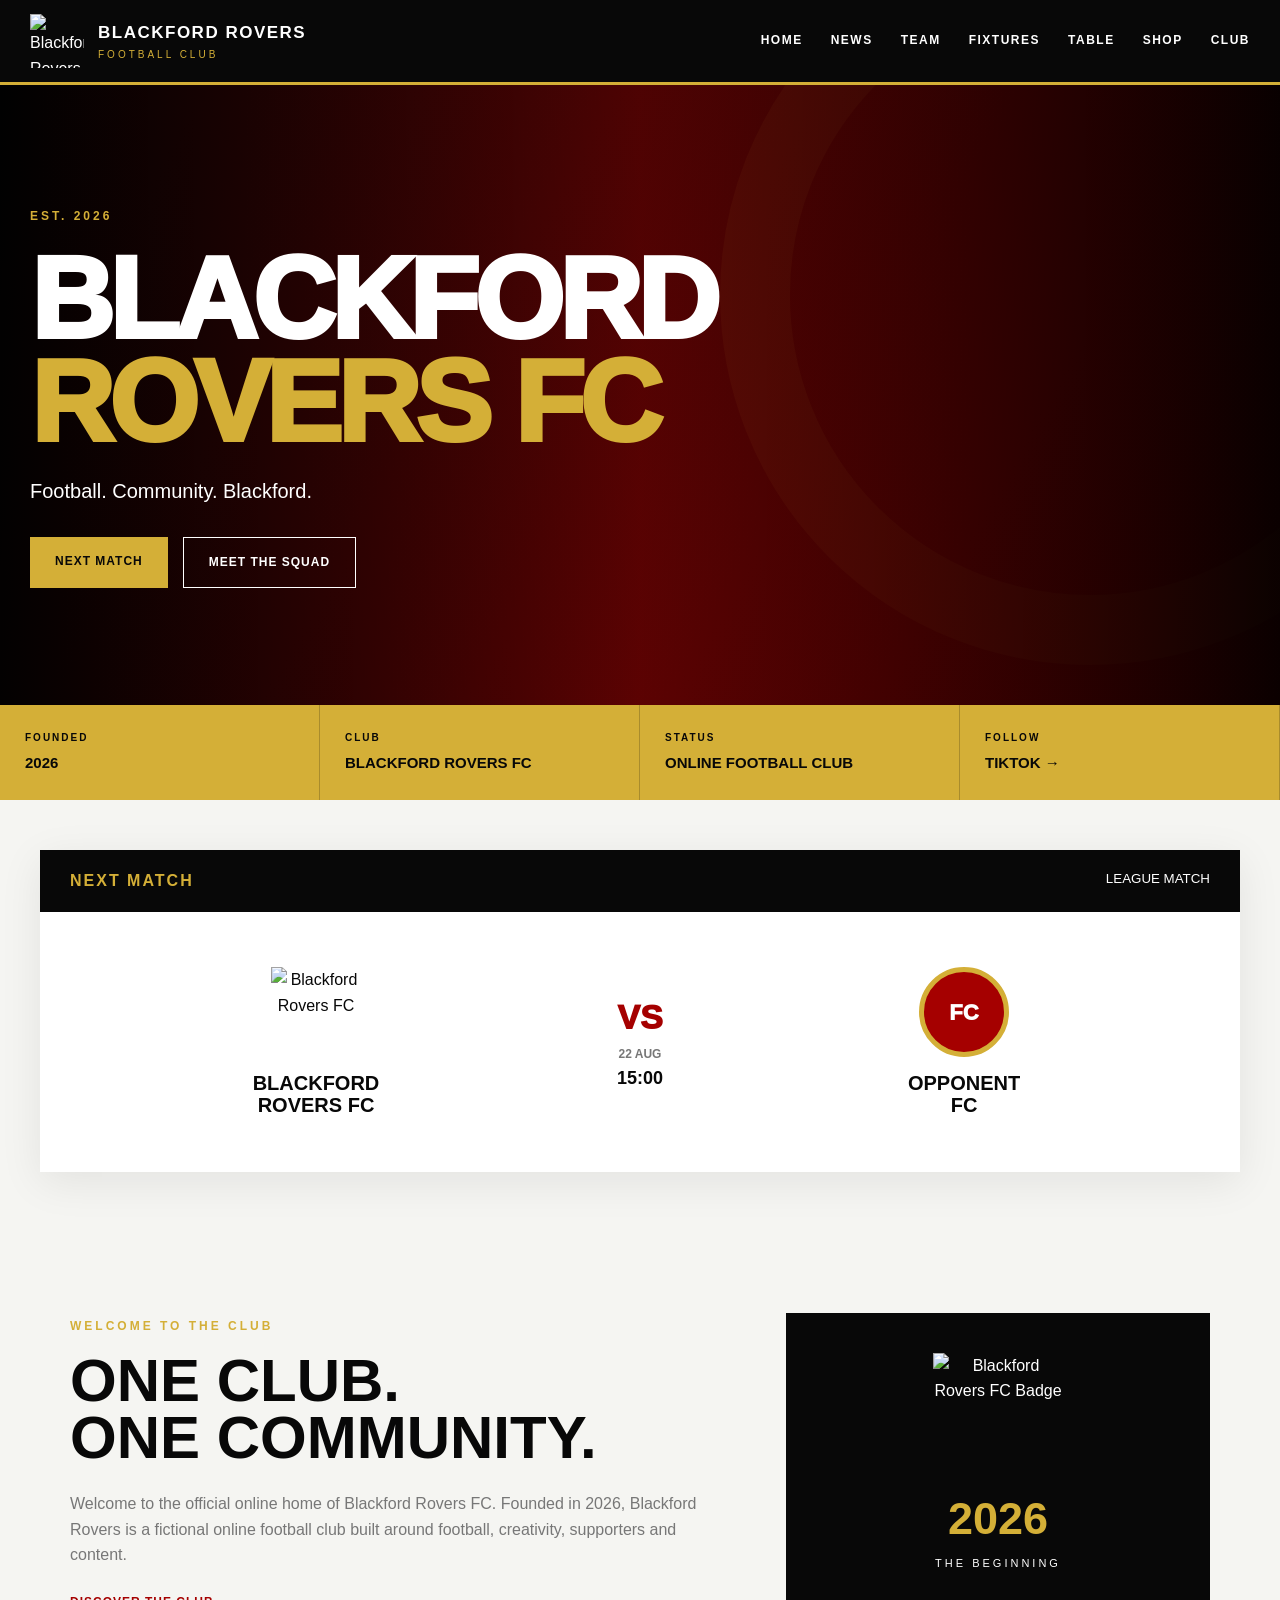
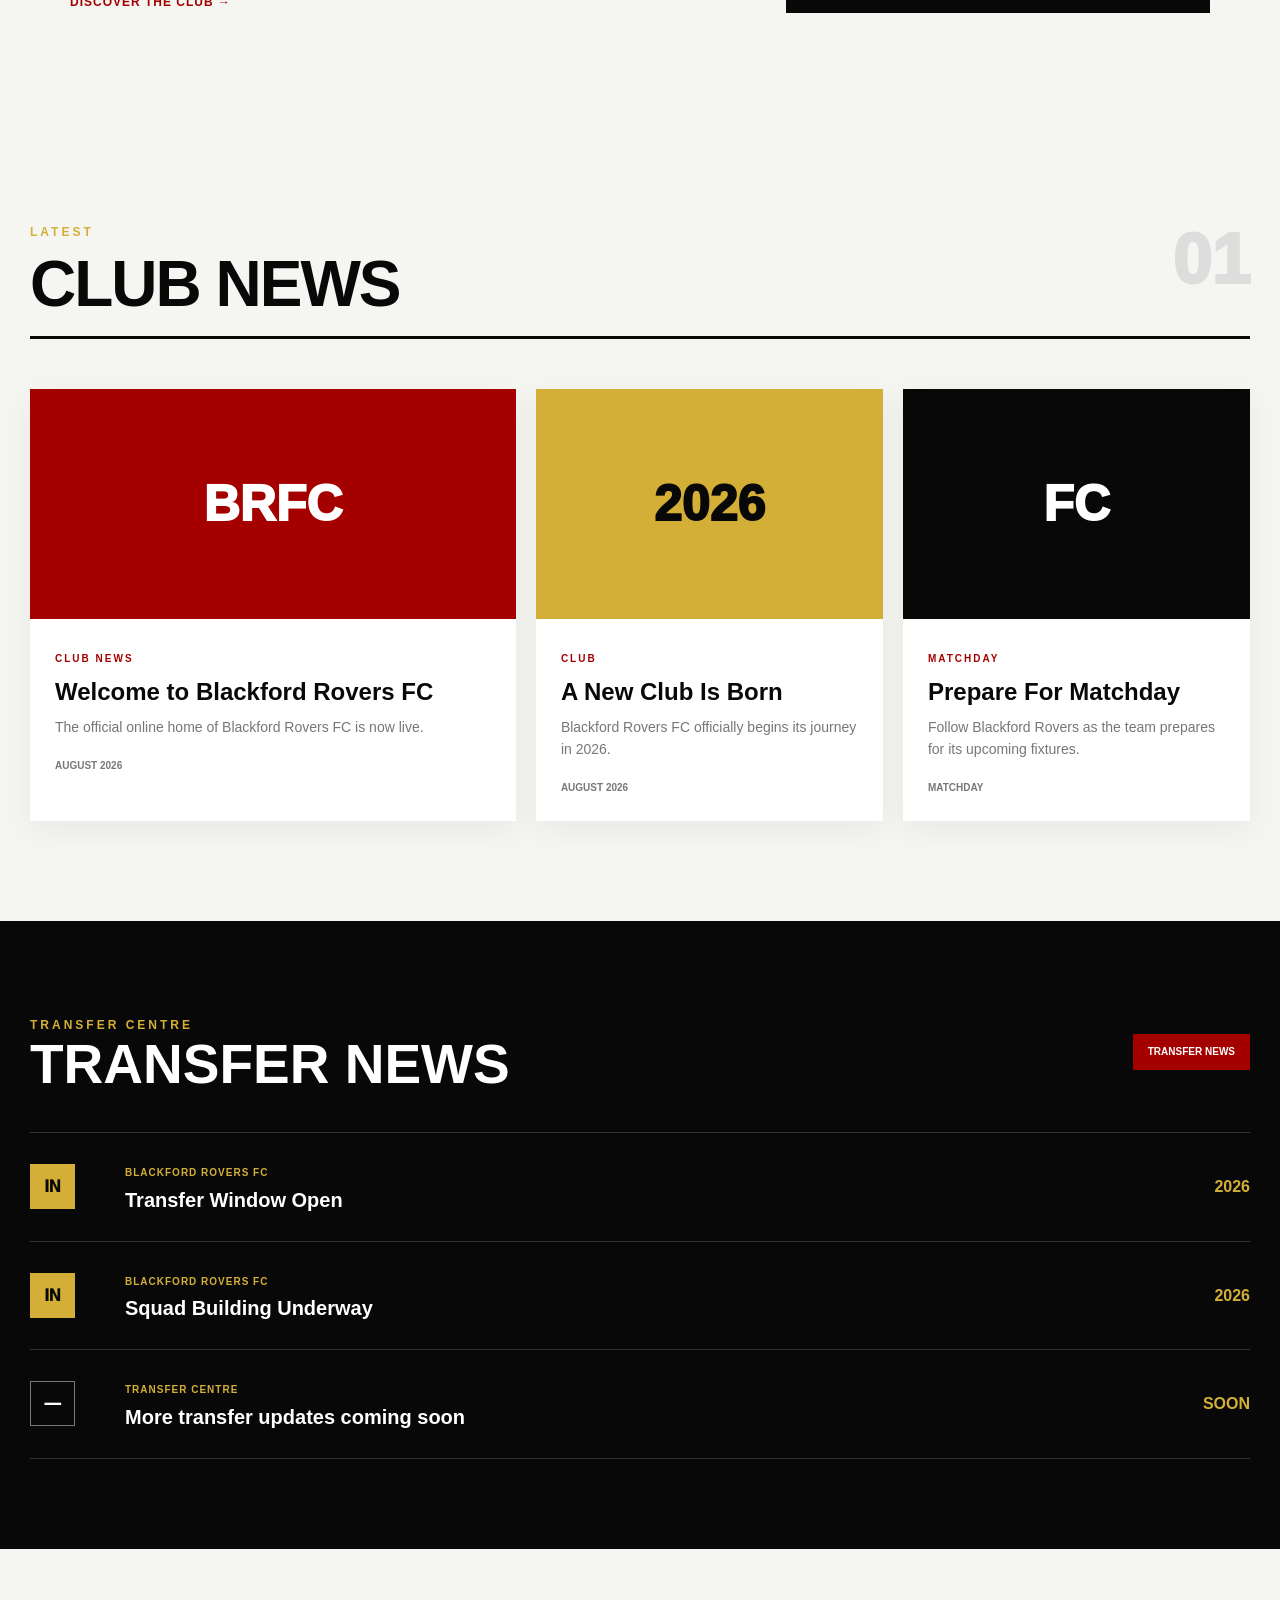
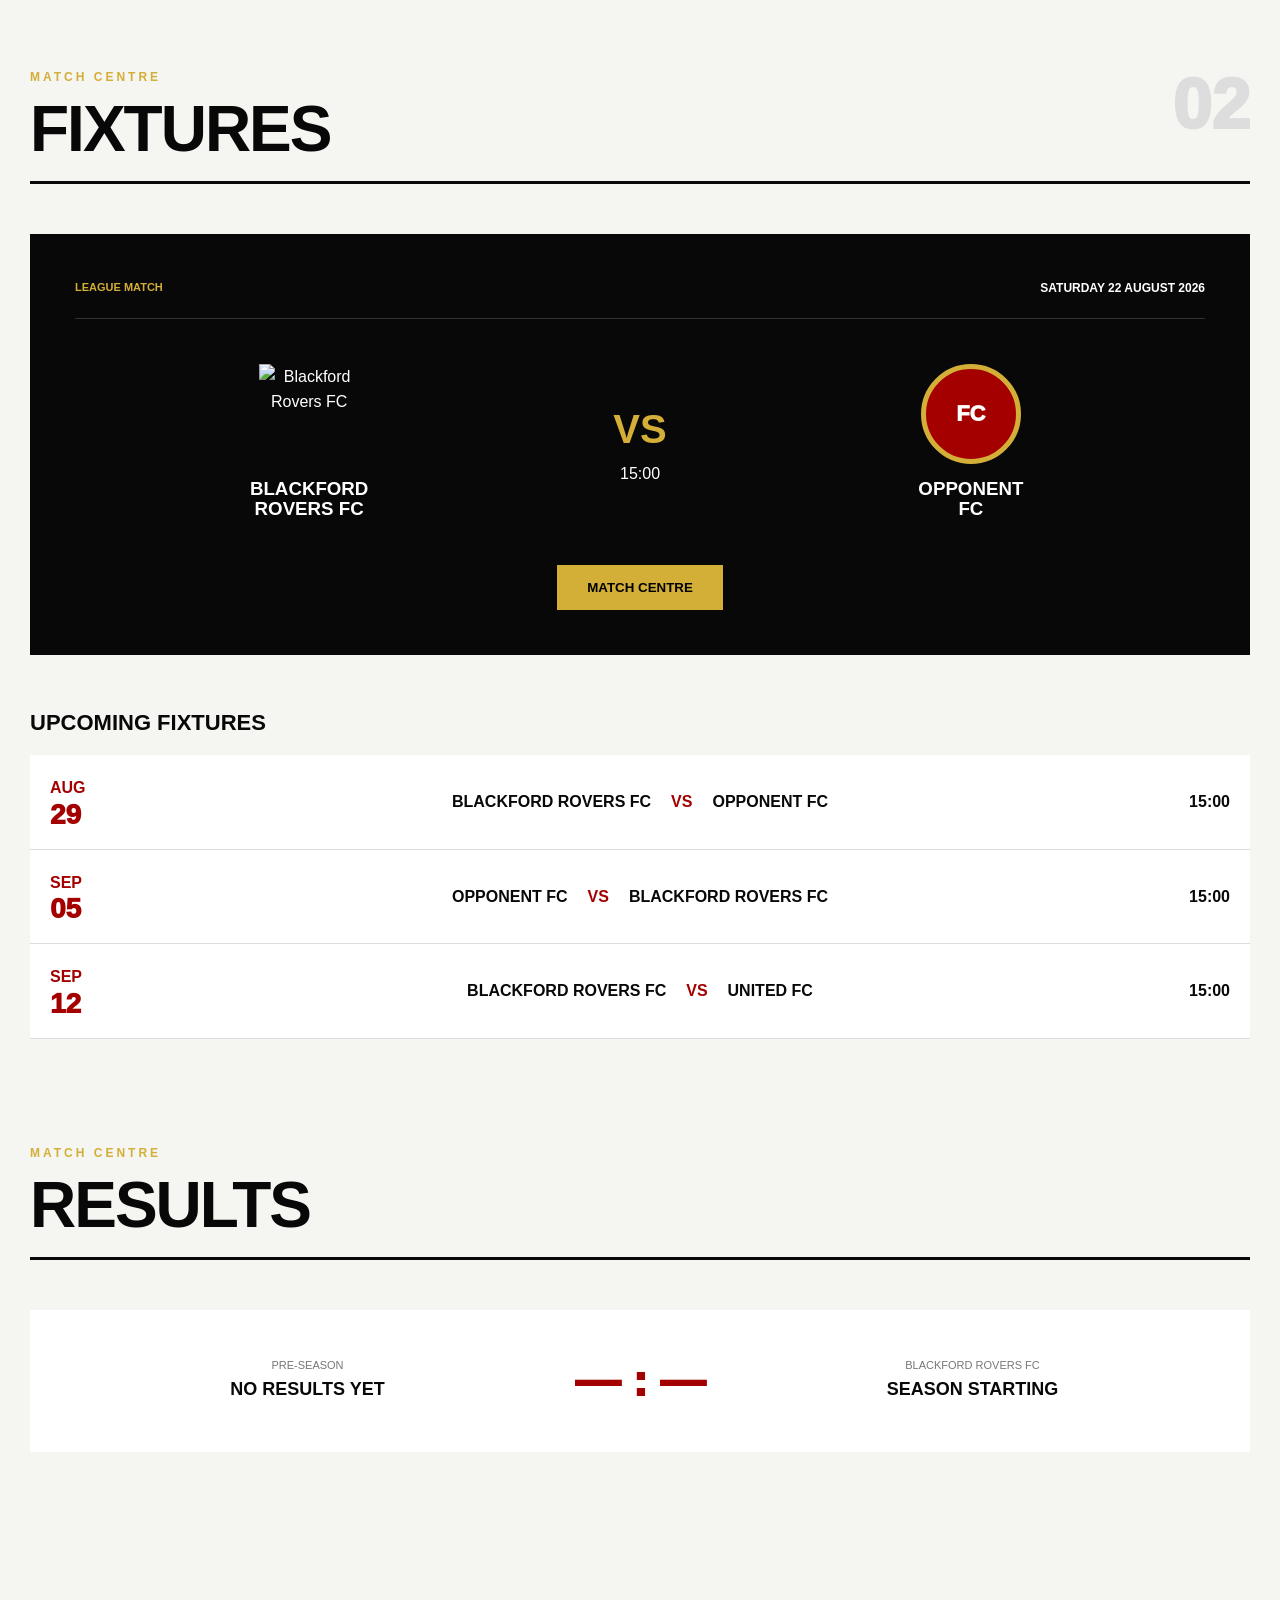
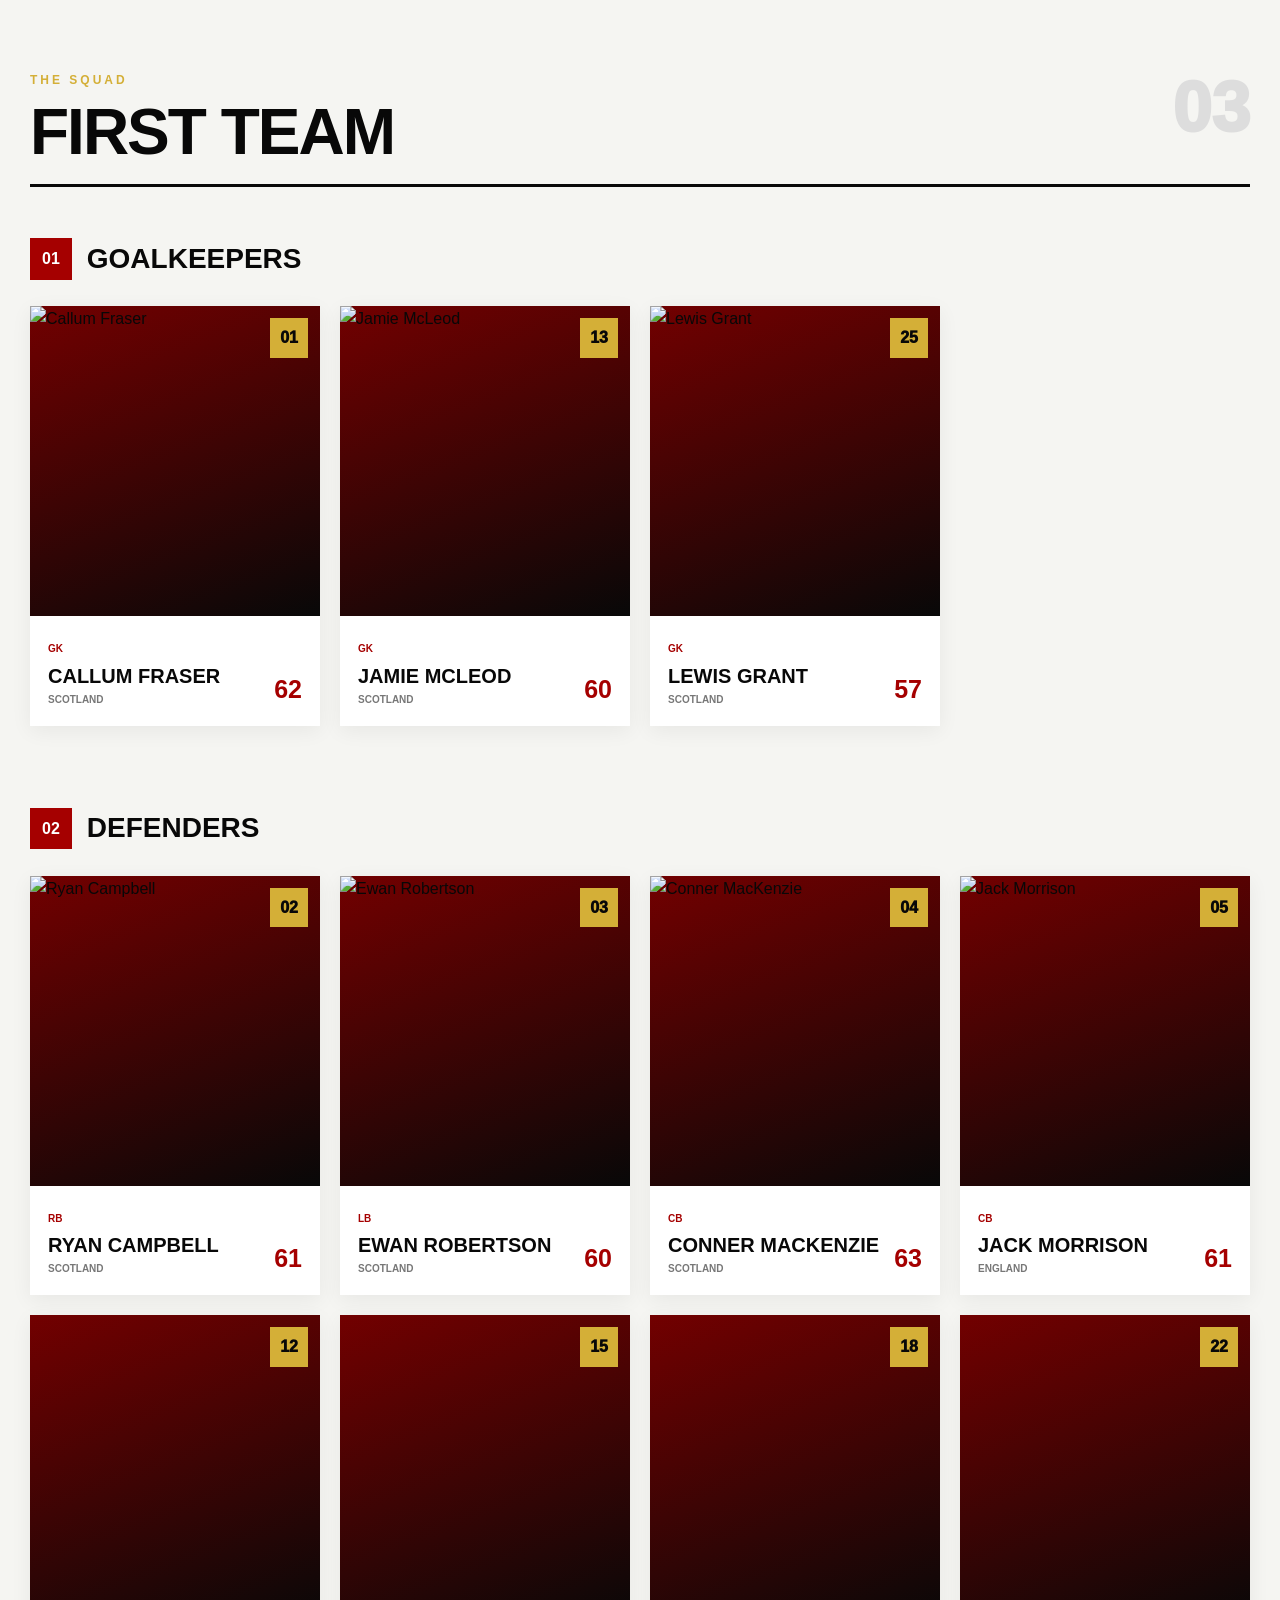
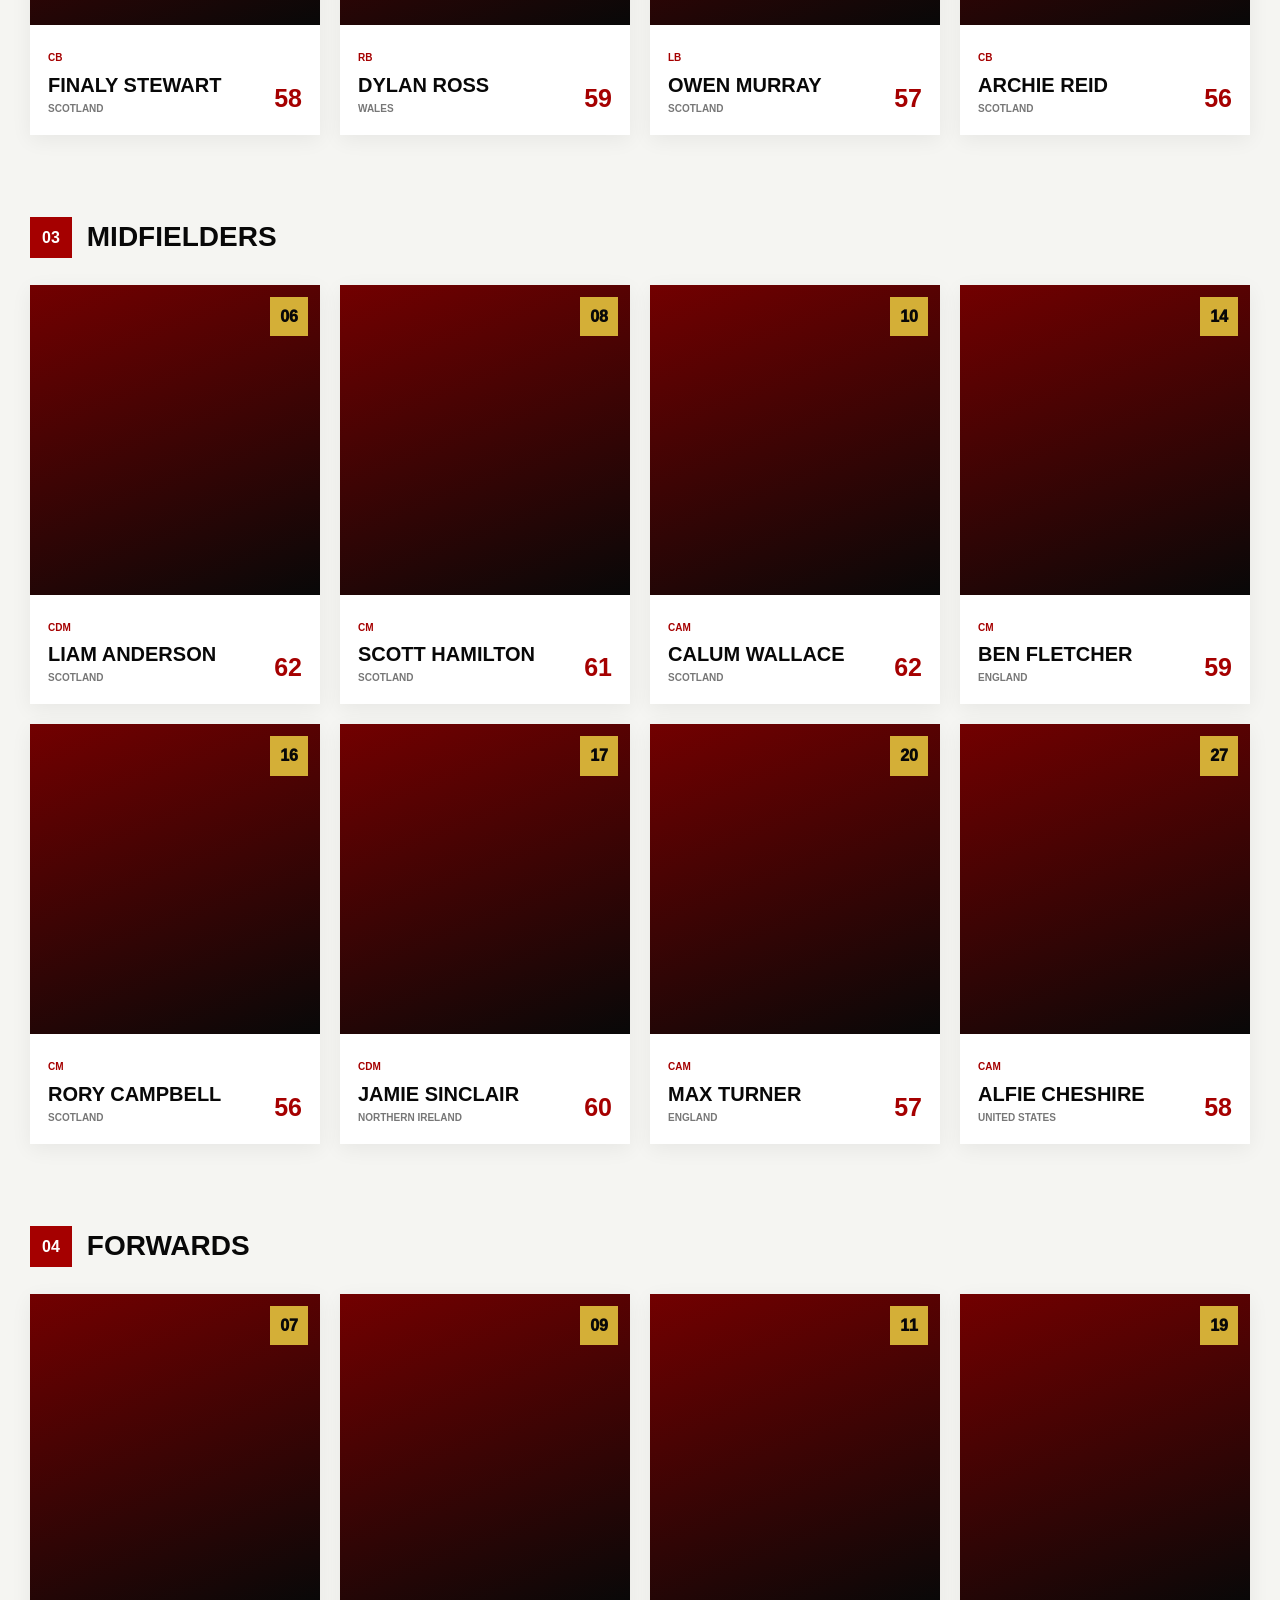
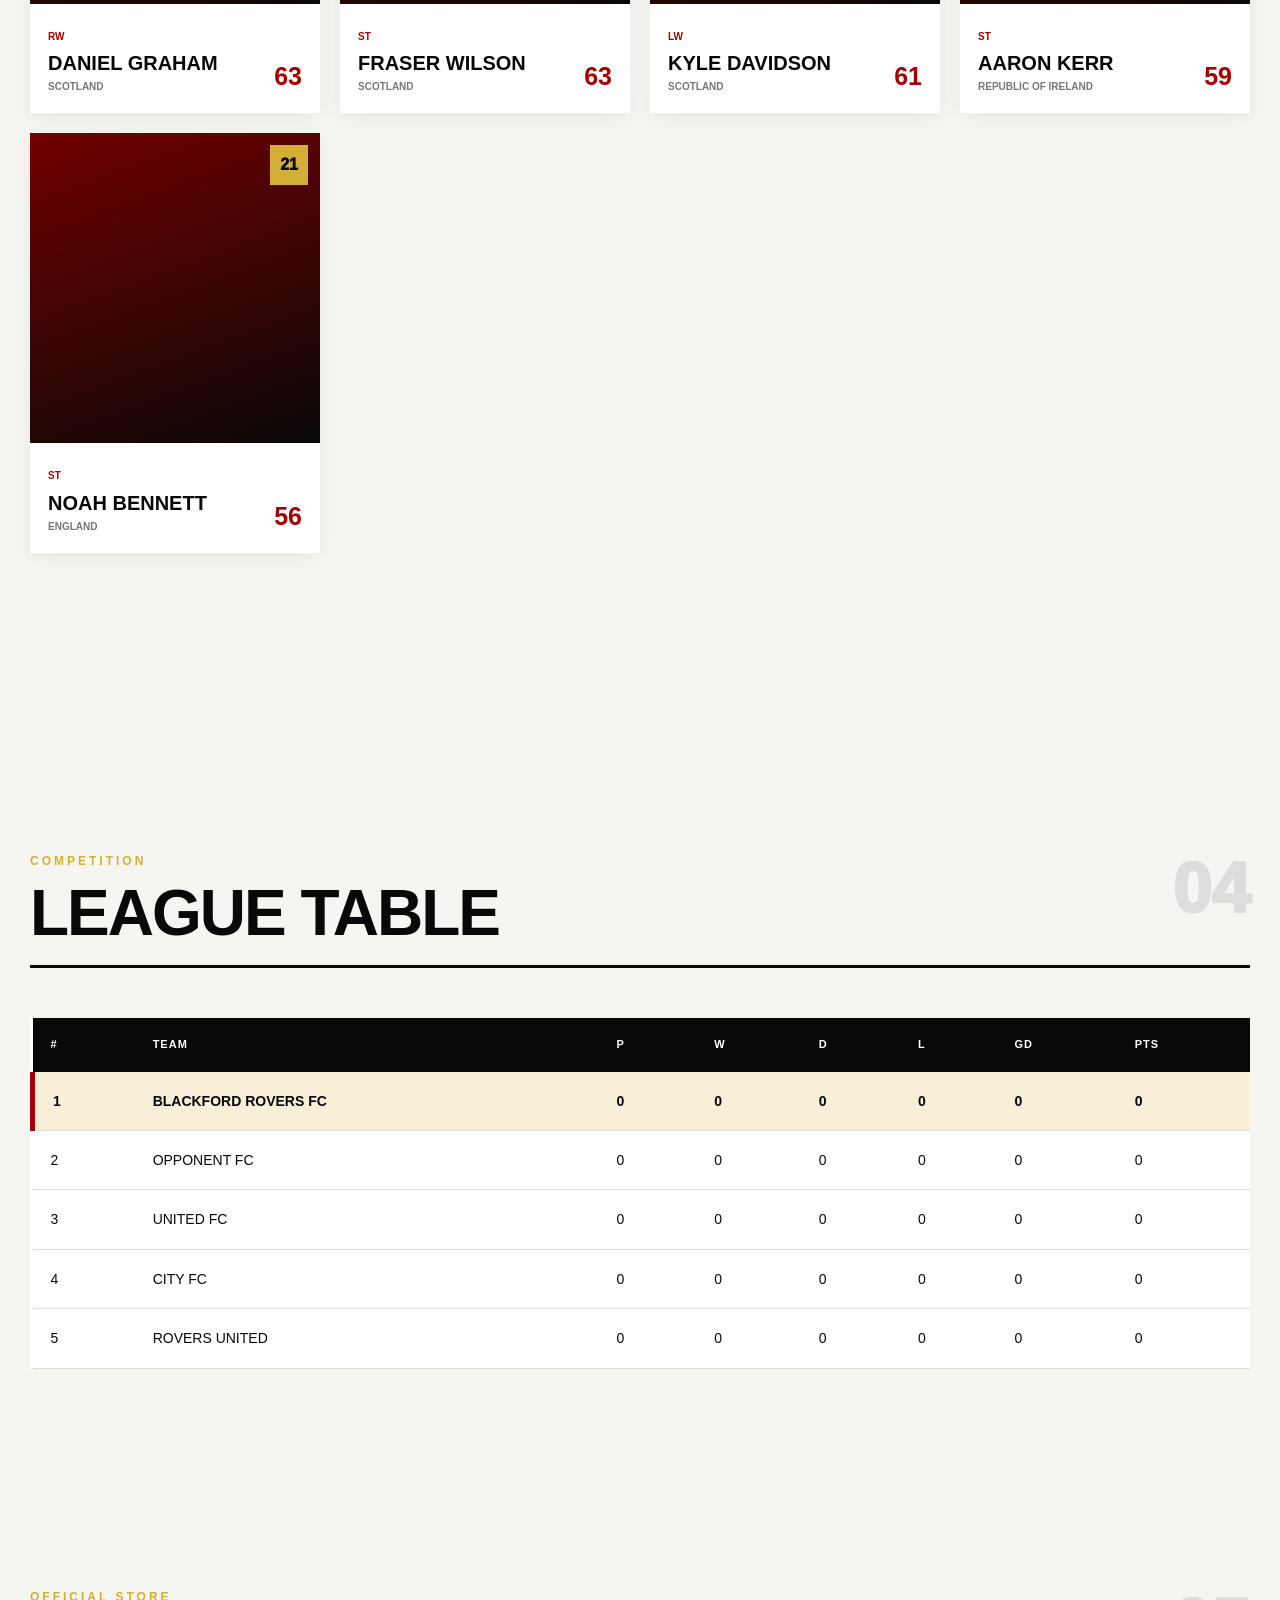
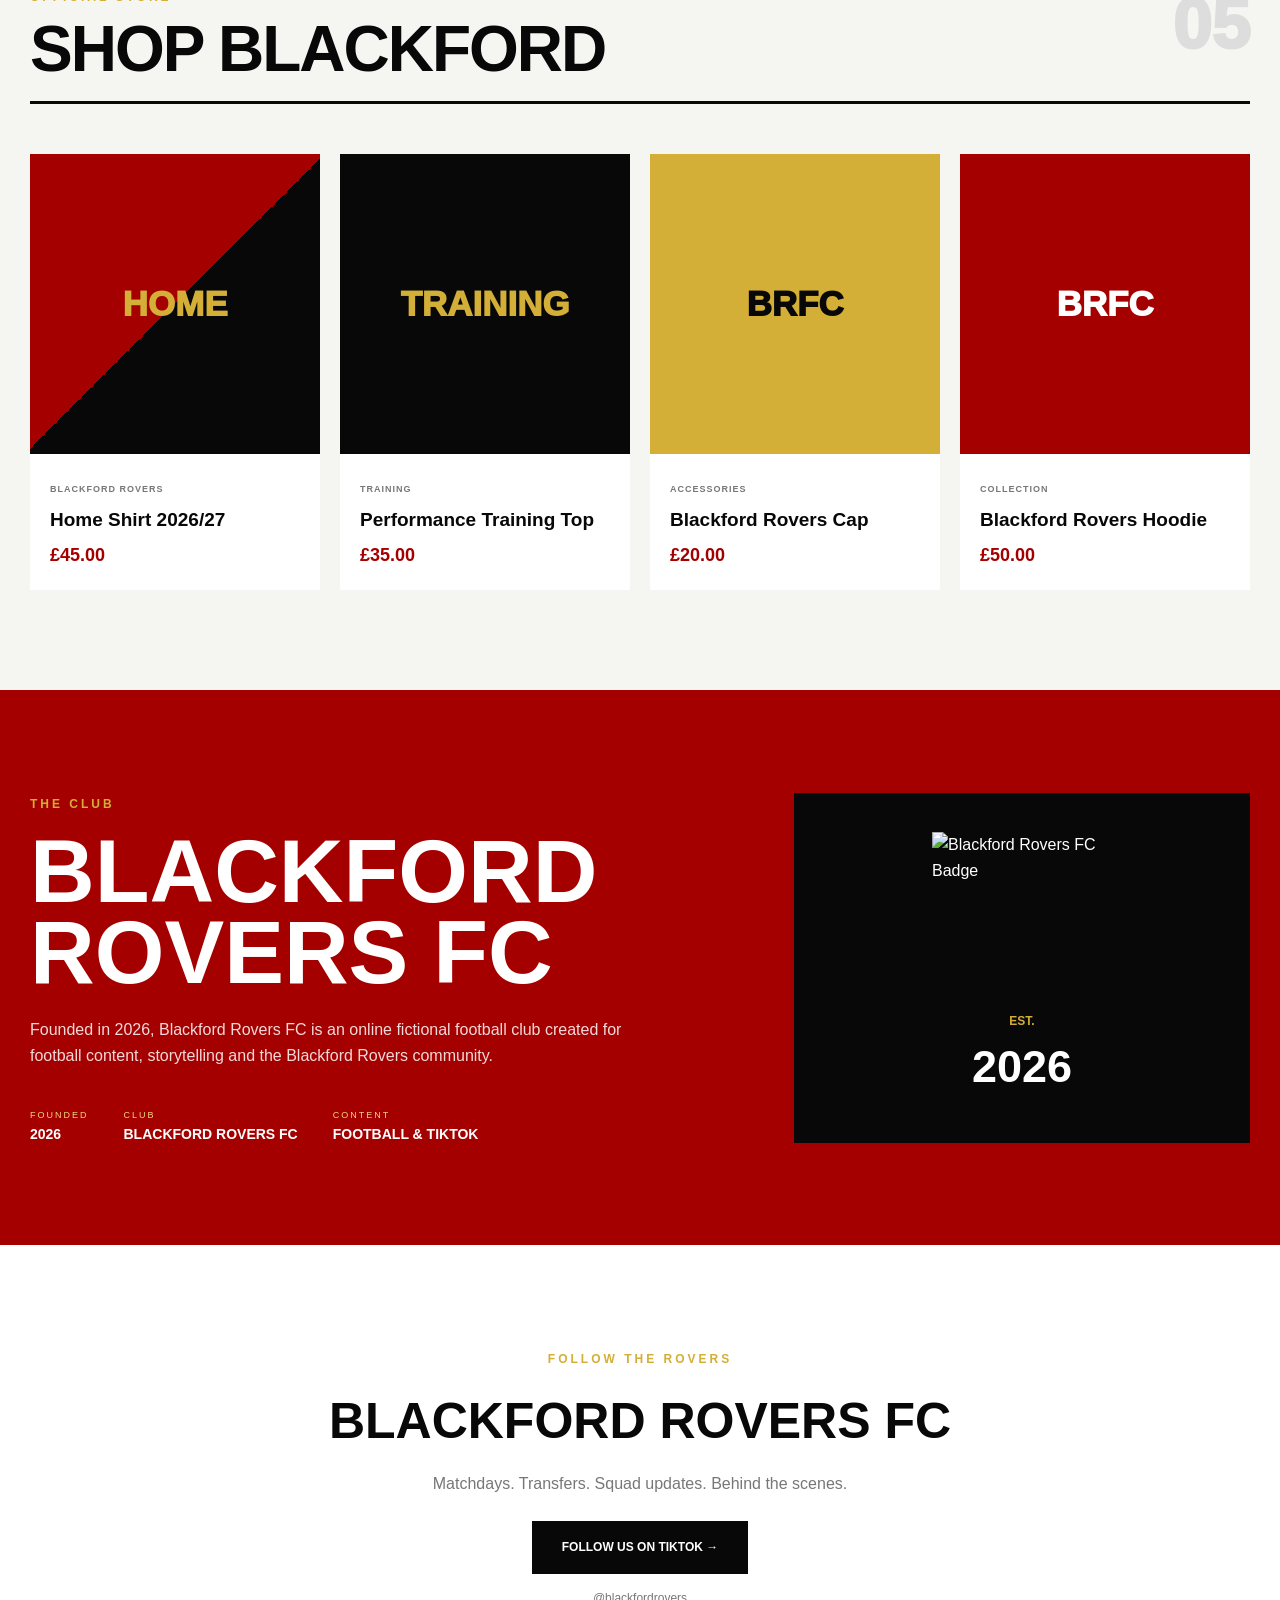
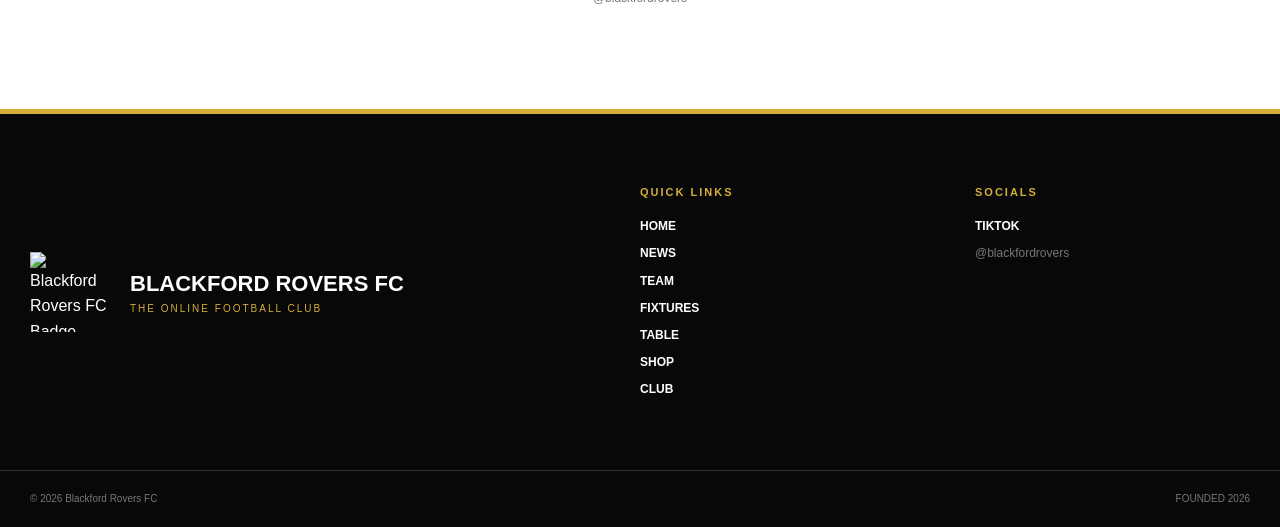
==== index.html @ 092ae6eb "Add files via upload" ====
<!DOCTYPE html>
<html lang="en">

<head>
    <meta charset="UTF-8">
    <meta name="viewport" content="width=device-width, initial-scale=1.0">

    <meta name="description"
        content="The official online home of Blackford Rovers FC. Founded in 2026.">

    <title>Blackford Rovers FC | Official Website</title>

    <link rel="stylesheet" href="style.css">
</head>

<body>

<!-- =========================================================
     HEADER
========================================================= -->

<header class="site-header">

    <div class="header-inner">

        <a href="#home" class="logo">
            <img src="images/badge/badge.png" alt="Blackford Rovers FC Badge">

            <div class="logo-text">
                <strong>BLACKFORD ROVERS</strong>
                <span>FOOTBALL CLUB</span>
            </div>
        </a>

        <button class="menu-toggle" id="menuToggle" aria-label="Open navigation">
            ☰
        </button>

        <nav class="main-nav" id="mainNav">

            <a href="#home">HOME</a>
            <a href="#news">NEWS</a>
            <a href="#team">TEAM</a>
            <a href="#fixtures">FIXTURES</a>
            <a href="#table">TABLE</a>
            <a href="#shop">SHOP</a>
            <a href="#club">CLUB</a>

        </nav>

    </div>

</header>


<main>


<!-- =========================================================
     HOME
========================================================= -->

<section id="home" class="hero">

    <div class="hero-overlay"></div>

    <div class="hero-content">

        <span class="eyebrow">
            EST. 2026
        </span>

        <h1>
            BLACKFORD<br>
            <span>ROVERS FC</span>
        </h1>

        <p>
            Football. Community. Blackford.
        </p>

        <div class="hero-buttons">

            <a href="#fixtures" class="btn btn-gold">
                NEXT MATCH
            </a>

            <a href="#team" class="btn btn-outline">
                MEET THE SQUAD
            </a>

        </div>

    </div>

</section>


<!-- =========================================================
     CLUB STRIP
========================================================= -->

<section class="club-strip">

    <div>
        <span>FOUNDED</span>
        <strong>2026</strong>
    </div>

    <div>
        <span>CLUB</span>
        <strong>BLACKFORD ROVERS FC</strong>
    </div>

    <div>
        <span>STATUS</span>
        <strong>ONLINE FOOTBALL CLUB</strong>
    </div>

    <div>
        <span>FOLLOW</span>
        <a href="https://www.tiktok.com/@blackfordrovers"
           target="_blank"
           rel="noopener">
            TIKTOK →
        </a>
    </div>

</section>


<!-- =========================================================
     NEXT MATCH
========================================================= -->

<section class="next-match">

    <div class="next-match-header">

        <span>NEXT MATCH</span>

        <small>
            LEAGUE MATCH
        </small>

    </div>

    <div class="next-match-content">

        <div class="next-team home-team">

            <img src="images/badge/badge.png"
                 alt="Blackford Rovers FC">

            <h2>
                BLACKFORD<br>
                ROVERS FC
            </h2>

        </div>

        <div class="next-vs">

            <span>VS</span>

            <strong>
                22 AUG
            </strong>

            <small>
                15:00
            </small>

        </div>

        <div class="next-team">

            <div class="opponent-badge">
                FC
            </div>

            <h2>
                OPPONENT<br>
                FC
            </h2>

        </div>

    </div>

</section>


<!-- =========================================================
     WELCOME
========================================================= -->

<section class="welcome section">

    <div class="welcome-text">

        <span class="section-label">
            WELCOME TO THE CLUB
        </span>

        <h2>
            ONE CLUB.<br>
            ONE COMMUNITY.
        </h2>

        <p>
            Welcome to the official online home of Blackford
            Rovers FC. Founded in 2026, Blackford Rovers is
            a fictional online football club built around
            football, creativity, supporters and content.
        </p>

        <a href="#club" class="text-link">
            DISCOVER THE CLUB →
        </a>

    </div>

    <div class="welcome-card">

        <img src="images/badge/badge.png"
             alt="Blackford Rovers FC Badge">

        <strong>
            2026
        </strong>

        <span>
            THE BEGINNING
        </span>

    </div>

</section>


<!-- =========================================================
     NEWS
========================================================= -->

<section id="news" class="section news-section">

    <div class="section-heading">

        <div>
            <span class="section-label">
                LATEST
            </span>

            <h2>
                CLUB NEWS
            </h2>
        </div>

        <span class="section-number">
            01
        </span>

    </div>


    <div class="news-grid">

        <article class="news-card featured-news">

            <div class="news-card-image news-red">
                <span>BRFC</span>
            </div>

            <div class="news-card-content">

                <span class="news-category">
                    CLUB NEWS
                </span>

                <h3>
                    Welcome to Blackford Rovers FC
                </h3>

                <p>
                    The official online home of Blackford
                    Rovers FC is now live.
                </p>

                <span class="news-date">
                    AUGUST 2026
                </span>

            </div>

        </article>


        <article class="news-card">

            <div class="news-card-image news-gold">
                <span>2026</span>
            </div>

            <div class="news-card-content">

                <span class="news-category">
                    CLUB
                </span>

                <h3>
                    A New Club Is Born
                </h3>

                <p>
                    Blackford Rovers FC officially begins
                    its journey in 2026.
                </p>

                <span class="news-date">
                    AUGUST 2026
                </span>

            </div>

        </article>


        <article class="news-card">

            <div class="news-card-image news-black">
                <span>FC</span>
            </div>

            <div class="news-card-content">

                <span class="news-category">
                    MATCHDAY
                </span>

                <h3>
                    Prepare For Matchday
                </h3>

                <p>
                    Follow Blackford Rovers as the team
                    prepares for its upcoming fixtures.
                </p>

                <span class="news-date">
                    MATCHDAY
                </span>

            </div>

        </article>

    </div>

</section>


<!-- =========================================================
     TRANSFER NEWS
========================================================= -->

<section class="transfer-section">

    <div class="transfer-heading">

        <div>
            <span class="section-label">
                TRANSFER CENTRE
            </span>

            <h2>
                TRANSFER NEWS
            </h2>
        </div>

        <span class="transfer-live">
            TRANSFER NEWS
        </span>

    </div>


    <div class="transfer-list">

        <article class="transfer-row">

            <div class="transfer-type incoming">
                IN
            </div>

            <div class="transfer-info">

                <span>
                    BLACKFORD ROVERS FC
                </span>

                <h3>
                    Transfer Window Open
                </h3>

            </div>

            <strong>
                2026
            </strong>

        </article>


        <article class="transfer-row">

            <div class="transfer-type incoming">
                IN
            </div>

            <div class="transfer-info">

                <span>
                    BLACKFORD ROVERS FC
                </span>

                <h3>
                    Squad Building Underway
                </h3>

            </div>

            <strong>
                2026
            </strong>

        </article>


        <article class="transfer-row">

            <div class="transfer-type news">
                —
            </div>

            <div class="transfer-info">

                <span>
                    TRANSFER CENTRE
                </span>

                <h3>
                    More transfer updates coming soon
                </h3>

            </div>

            <strong>
                SOON
            </strong>

        </article>

    </div>

</section>


<!-- =========================================================
     FIXTURES
========================================================= -->

<section id="fixtures" class="section fixtures-section">

    <div class="section-heading">

        <div>
            <span class="section-label">
                MATCH CENTRE
            </span>

            <h2>
                FIXTURES
            </h2>
        </div>

        <span class="section-number">
            02
        </span>

    </div>


    <div class="featured-fixture">

        <div class="fixture-meta">

            <span>
                LEAGUE MATCH
            </span>

            <strong>
                SATURDAY 22 AUGUST 2026
            </strong>

        </div>


        <div class="fixture-teams">

            <div class="fixture-team">

                <img src="images/badge/badge.png"
                     alt="Blackford Rovers FC">

                <h3>
                    BLACKFORD<br>
                    ROVERS FC
                </h3>

            </div>


            <div class="fixture-vs">

                <strong>
                    VS
                </strong>

                <span>
                    15:00
                </span>

            </div>


            <div class="fixture-team">

                <div class="large-opponent-badge">
                    FC
                </div>

                <h3>
                    OPPONENT<br>
                    FC
                </h3>

            </div>

        </div>

        <button class="match-button" onclick="showMatchMessage()">
            MATCH CENTRE
        </button>

    </div>


    <div class="fixture-list">

        <h3>
            UPCOMING FIXTURES
        </h3>


        <div class="fixture-item">

            <div class="fixture-date">
                <strong>AUG</strong>
                <span>29</span>
            </div>

            <div class="fixture-clubs">
                <strong>BLACKFORD ROVERS FC</strong>
                <span>VS</span>
                <strong>OPPONENT FC</strong>
            </div>

            <span class="fixture-time">
                15:00
            </span>

        </div>


        <div class="fixture-item">

            <div class="fixture-date">
                <strong>SEP</strong>
                <span>05</span>
            </div>

            <div class="fixture-clubs">
                <strong>OPPONENT FC</strong>
                <span>VS</span>
                <strong>BLACKFORD ROVERS FC</strong>
            </div>

            <span class="fixture-time">
                15:00
            </span>

        </div>


        <div class="fixture-item">

            <div class="fixture-date">
                <strong>SEP</strong>
                <span>12</span>
            </div>

            <div class="fixture-clubs">
                <strong>BLACKFORD ROVERS FC</strong>
                <span>VS</span>
                <strong>UNITED FC</strong>
            </div>

            <span class="fixture-time">
                15:00
            </span>

        </div>

    </div>

</section>


<!-- =========================================================
     RESULTS
========================================================= -->

<section class="results-section">

    <div class="section-heading">

        <div>
            <span class="section-label">
                MATCH CENTRE
            </span>

            <h2>
                RESULTS
            </h2>
        </div>

    </div>


    <div class="result-card">

        <div>
            <span>
                PRE-SEASON
            </span>

            <strong>
                NO RESULTS YET
            </strong>
        </div>

        <div class="result-score">
            — : —
        </div>

        <div>
            <span>
                BLACKFORD ROVERS FC
            </span>

            <strong>
                SEASON STARTING
            </strong>
        </div>

    </div>

</section>


<!-- =========================================================
     FIRST TEAM
========================================================= -->

<section id="team" class="section squad-section">

    <div class="section-heading">

        <div>
            <span class="section-label">
                THE SQUAD
            </span>

            <h2>
                FIRST TEAM
            </h2>
        </div>

        <span class="section-number">
            03
        </span>

    </div>


    <!-- GOALKEEPERS -->

    <div class="position-group">

        <div class="position-heading">
            <span>01</span>
            <h3>GOALKEEPERS</h3>
        </div>

        <div class="players-grid">


            <article class="player-card">

                <div class="player-image">
                    <img src="images-players/Callum_Fraser.png"
                         alt="Callum Fraser">
                    <span>01</span>
                </div>

                <div class="player-info">
                    <small>GK</small>
                    <h3>CALLUM FRASER</h3>
                    <p>SCOTLAND</p>
                    <strong>62</strong>
                </div>

            </article>


            <article class="player-card">

                <div class="player-image">
                    <img src="images-players/Jamie_McLeod.png"
                         alt="Jamie McLeod">
                    <span>13</span>
                </div>

                <div class="player-info">
                    <small>GK</small>
                    <h3>JAMIE MCLEOD</h3>
                    <p>SCOTLAND</p>
                    <strong>60</strong>
                </div>

            </article>


            <article class="player-card">

                <div class="player-image">
                    <img src="images-players/Lewis_Grant.png"
                         alt="Lewis Grant">
                    <span>25</span>
                </div>

                <div class="player-info">
                    <small>GK</small>
                    <h3>LEWIS GRANT</h3>
                    <p>SCOTLAND</p>
                    <strong>57</strong>
                </div>

            </article>

        </div>

    </div>


    <!-- DEFENDERS -->

    <div class="position-group">

        <div class="position-heading">
            <span>02</span>
            <h3>DEFENDERS</h3>
        </div>

        <div class="players-grid">


            <article class="player-card">
                <div class="player-image">
                    <img src="images-players/Ryan_Campbell.png"
                         alt="Ryan Campbell">
                    <span>02</span>
                </div>
                <div class="player-info">
                    <small>RB</small>
                    <h3>RYAN CAMPBELL</h3>
                    <p>SCOTLAND</p>
                    <strong>61</strong>
                </div>
            </article>


            <article class="player-card">
                <div class="player-image">
                    <img src="images-players/Ewan_Robertson.png"
                         alt="Ewan Robertson">
                    <span>03</span>
                </div>
                <div class="player-info">
                    <small>LB</small>
                    <h3>EWAN ROBERTSON</h3>
                    <p>SCOTLAND</p>
                    <strong>60</strong>
                </div>
            </article>


            <article class="player-card">
                <div class="player-image">
                    <img src="images-players/Conner_MacKenzie.png"
                         alt="Conner MacKenzie">
                    <span>04</span>
                </div>
                <div class="player-info">
                    <small>CB</small>
                    <h3>CONNER MACKENZIE</h3>
                    <p>SCOTLAND</p>
                    <strong>63</strong>
                </div>
            </article>


            <article class="player-card">
                <div class="player-image">
                    <img src="images-players/Jack_Morrison.png"
                         alt="Jack Morrison">
                    <span>05</span>
                </div>
                <div class="player-info">
                    <small>CB</small>
                    <h3>JACK MORRISON</h3>
                    <p>ENGLAND</p>
                    <strong>61</strong>
                </div>
            </article>


            <article class="player-card">
                <div class="player-image">
                    <img src="images-players/Finaly_Stewart.png"
                         alt="Finaly Stewart">
                    <span>12</span>
                </div>
                <div class="player-info">
                    <small>CB</small>
                    <h3>FINALY STEWART</h3>
                    <p>SCOTLAND</p>
                    <strong>58</strong>
                </div>
            </article>


            <article class="player-card">
                <div class="player-image">
                    <img src="images-players/Dylan_Ross.png"
                         alt="Dylan Ross">
                    <span>15</span>
                </div>
                <div class="player-info">
                    <small>RB</small>
                    <h3>DYLAN ROSS</h3>
                    <p>WALES</p>
                    <strong>59</strong>
                </div>
            </article>


            <article class="player-card">
                <div class="player-image">
                    <img src="images-players/Owen_Murray.png"
                         alt="Owen Murray">
                    <span>18</span>
                </div>
                <div class="player-info">
                    <small>LB</small>
                    <h3>OWEN MURRAY</h3>
                    <p>SCOTLAND</p>
                    <strong>57</strong>
                </div>
            </article>


            <article class="player-card">
                <div class="player-image">
                    <img src="images-players/Archie_Reid.png"
                         alt="Archie Reid">
                    <span>22</span>
                </div>
                <div class="player-info">
                    <small>CB</small>
                    <h3>ARCHIE REID</h3>
                    <p>SCOTLAND</p>
                    <strong>56</strong>
                </div>
            </article>

        </div>

    </div>


    <!-- MIDFIELDERS -->

    <div class="position-group">

        <div class="position-heading">
            <span>03</span>
            <h3>MIDFIELDERS</h3>
        </div>

        <div class="players-grid">


            <article class="player-card">
                <div class="player-image">
                    <img src="images-players/Liam_Anderson.png"
                         alt="Liam Anderson">
                    <span>06</span>
                </div>
                <div class="player-info">
                    <small>CDM</small>
                    <h3>LIAM ANDERSON</h3>
                    <p>SCOTLAND</p>
                    <strong>62</strong>
                </div>
            </article>


            <article class="player-card">
                <div class="player-image">
                    <img src="images-players/Scott_Hamilton.png"
                         alt="Scott Hamilton">
                    <span>08</span>
                </div>
                <div class="player-info">
                    <small>CM</small>
                    <h3>SCOTT HAMILTON</h3>
                    <p>SCOTLAND</p>
                    <strong>61</strong>
                </div>
            </article>


            <article class="player-card">
                <div class="player-image">
                    <img src="images-players/Calum_Wallace.png"
                         alt="Calum Wallace">
                    <span>10</span>
                </div>
                <div class="player-info">
                    <small>CAM</small>
                    <h3>CALUM WALLACE</h3>
                    <p>SCOTLAND</p>
                    <strong>62</strong>
                </div>
            </article>


            <article class="player-card">
                <div class="player-image">
                    <img src="images-players/Ben_Fletcher.png"
                         alt="Ben Fletcher">
                    <span>14</span>
                </div>
                <div class="player-info">
                    <small>CM</small>
                    <h3>BEN FLETCHER</h3>
                    <p>ENGLAND</p>
                    <strong>59</strong>
                </div>
            </article>


            <article class="player-card">
                <div class="player-image">
                    <img src="images-players/Rory_Campbell.png"
                         alt="Rory Campbell">
                    <span>16</span>
                </div>
                <div class="player-info">
                    <small>CM</small>
                    <h3>RORY CAMPBELL</h3>
                    <p>SCOTLAND</p>
                    <strong>56</strong>
                </div>
            </article>


            <article class="player-card">
                <div class="player-image">
                    <img src="images-players/Jamie_Sinclair.png"
                         alt="Jamie Sinclair">
                    <span>17</span>
                </div>
                <div class="player-info">
                    <small>CDM</small>
                    <h3>JAMIE SINCLAIR</h3>
                    <p>NORTHERN IRELAND</p>
                    <strong>60</strong>
                </div>
            </article>


            <article class="player-card">
                <div class="player-image">
                    <img src="images-players/Max_Turner.png"
                         alt="Max Turner">
                    <span>20</span>
                </div>
                <div class="player-info">
                    <small>CAM</small>
                    <h3>MAX TURNER</h3>
                    <p>ENGLAND</p>
                    <strong>57</strong>
                </div>
            </article>


            <article class="player-card">
                <div class="player-image">
                    <img src="images-players/Alfie_Cheshire.png"
                         alt="Alfie Cheshire">
                    <span>27</span>
                </div>
                <div class="player-info">
                    <small>CAM</small>
                    <h3>ALFIE CHESHIRE</h3>
                    <p>UNITED STATES</p>
                    <strong>58</strong>
                </div>
            </article>

        </div>

    </div>


    <!-- FORWARDS -->

    <div class="position-group">

        <div class="position-heading">
            <span>04</span>
            <h3>FORWARDS</h3>
        </div>

        <div class="players-grid">


            <article class="player-card">
                <div class="player-image">
                    <img src="images-players/Daniel_Graham.png"
                         alt="Daniel Graham">
                    <span>07</span>
                </div>
                <div class="player-info">
                    <small>RW</small>
                    <h3>DANIEL GRAHAM</h3>
                    <p>SCOTLAND</p>
                    <strong>63</strong>
                </div>
            </article>


            <article class="player-card">
                <div class="player-image">
                    <img src="images-players/Fraser_Wilson.png"
                         alt="Fraser Wilson">
                    <span>09</span>
                </div>
                <div class="player-info">
                    <small>ST</small>
                    <h3>FRASER WILSON</h3>
                    <p>SCOTLAND</p>
                    <strong>63</strong>
                </div>
            </article>


            <article class="player-card">
                <div class="player-image">
                    <img src="images-players/Kyle_Davidson.png"
                         alt="Kyle Davidson">
                    <span>11</span>
                </div>
                <div class="player-info">
                    <small>LW</small>
                    <h3>KYLE DAVIDSON</h3>
                    <p>SCOTLAND</p>
                    <strong>61</strong>
                </div>
            </article>


            <article class="player-card">
                <div class="player-image">
                    <img src="images-players/Aaron_Kerr.png"
                         alt="Aaron Kerr">
                    <span>19</span>
                </div>
                <div class="player-info">
                    <small>ST</small>
                    <h3>AARON KERR</h3>
                    <p>REPUBLIC OF IRELAND</p>
                    <strong>59</strong>
                </div>
            </article>


            <article class="player-card">
                <div class="player-image">
                    <img src="images-players/Noah_Bennett.png"
                         alt="Noah Bennett">
                    <span>21</span>
                </div>
                <div class="player-info">
                    <small>ST</small>
                    <h3>NOAH BENNETT</h3>
                    <p>ENGLAND</p>
                    <strong>56</strong>
                </div>
            </article>

        </div>

    </div>

</section>


<!-- =========================================================
     LEAGUE TABLE
========================================================= -->

<section id="table" class="section table-section">

    <div class="section-heading">

        <div>
            <span class="section-label">
                COMPETITION
            </span>

            <h2>
                LEAGUE TABLE
            </h2>
        </div>

        <span class="section-number">
            04
        </span>

    </div>


    <div class="table-wrapper">

        <table>

            <thead>

                <tr>
                    <th>#</th>
                    <th>TEAM</th>
                    <th>P</th>
                    <th>W</th>
                    <th>D</th>
                    <th>L</th>
                    <th>GD</th>
                    <th>PTS</th>
                </tr>

            </thead>

            <tbody>

                <tr class="current-team">
                    <td>1</td>
                    <td>BLACKFORD ROVERS FC</td>
                    <td>0</td>
                    <td>0</td>
                    <td>0</td>
                    <td>0</td>
                    <td>0</td>
                    <td>0</td>
                </tr>

                <tr>
                    <td>2</td>
                    <td>OPPONENT FC</td>
                    <td>0</td>
                    <td>0</td>
                    <td>0</td>
                    <td>0</td>
                    <td>0</td>
                    <td>0</td>
                </tr>

                <tr>
                    <td>3</td>
                    <td>UNITED FC</td>
                    <td>0</td>
                    <td>0</td>
                    <td>0</td>
                    <td>0</td>
                    <td>0</td>
                    <td>0</td>
                </tr>

                <tr>
                    <td>4</td>
                    <td>CITY FC</td>
                    <td>0</td>
                    <td>0</td>
                    <td>0</td>
                    <td>0</td>
                    <td>0</td>
                    <td>0</td>
                </tr>

                <tr>
                    <td>5</td>
                    <td>ROVERS UNITED</td>
                    <td>0</td>
                    <td>0</td>
                    <td>0</td>
                    <td>0</td>
                    <td>0</td>
                    <td>0</td>
                </tr>

            </tbody>

        </table>

    </div>

</section>


<!-- =========================================================
     SHOP
========================================================= -->

<section id="shop" class="section shop-section">

    <div class="section-heading">

        <div>
            <span class="section-label">
                OFFICIAL STORE
            </span>

            <h2>
                SHOP BLACKFORD
            </h2>
        </div>

        <span class="section-number">
            05
        </span>

    </div>


    <div class="products-grid">


        <article class="product-card">

            <div class="product-image home-shirt">
                <span>HOME</span>
            </div>

            <div class="product-info">

                <small>
                    BLACKFORD ROVERS
                </small>

                <h3>
                    Home Shirt 2026/27
                </h3>

                <strong>
                    £45.00
                </strong>

            </div>

        </article>


        <article class="product-card">

            <div class="product-image training-shirt">
                <span>TRAINING</span>
            </div>

            <div class="product-info">

                <small>
                    TRAINING
                </small>

                <h3>
                    Performance Training Top
                </h3>

                <strong>
                    £35.00
                </strong>

            </div>

        </article>


        <article class="product-card">

            <div class="product-image cap-product">
                <span>BRFC</span>
            </div>

            <div class="product-info">

                <small>
                    ACCESSORIES
                </small>

                <h3>
                    Blackford Rovers Cap
                </h3>

                <strong>
                    £20.00
                </strong>

            </div>

        </article>


        <article class="product-card">

            <div class="product-image hoodie-product">
                <span>BRFC</span>
            </div>

            <div class="product-info">

                <small>
                    COLLECTION
                </small>

                <h3>
                    Blackford Rovers Hoodie
                </h3>

                <strong>
                    £50.00
                </strong>

            </div>

        </article>

    </div>

</section>


<!-- =========================================================
     CLUB INFORMATION
========================================================= -->

<section id="club" class="club-section">

    <div class="club-content">

        <span class="section-label">
            THE CLUB
        </span>

        <h2>
            BLACKFORD<br>
            ROVERS FC
        </h2>

        <p>
            Founded in 2026, Blackford Rovers FC is an
            online fictional football club created for
            football content, storytelling and the
            Blackford Rovers community.
        </p>

        <div class="club-details">

            <div>
                <span>FOUNDED</span>
                <strong>2026</strong>
            </div>

            <div>
                <span>CLUB</span>
                <strong>BLACKFORD ROVERS FC</strong>
            </div>

            <div>
                <span>CONTENT</span>
                <strong>FOOTBALL & TIKTOK</strong>
            </div>

        </div>

    </div>

    <div class="club-badge">

        <img src="images/badge/badge.png"
             alt="Blackford Rovers FC Badge">

        <span>
            EST.
        </span>

        <strong>
            2026
        </strong>

    </div>

</section>


<!-- =========================================================
     SOCIALS
========================================================= -->

<section class="social-section">

    <span class="section-label">
        FOLLOW THE ROVERS
    </span>

    <h2>
        BLACKFORD ROVERS FC
    </h2>

    <p>
        Matchdays. Transfers. Squad updates.
        Behind the scenes.
    </p>

    <a href="https://www.tiktok.com/@blackfordrovers"
       target="_blank"
       rel="noopener"
       class="tiktok-button">

        FOLLOW US ON TIKTOK →

    </a>

    <span class="tiktok-handle">
        @blackfordrovers
    </span>

</section>


</main>


<!-- =========================================================
     FOOTER
========================================================= -->

<footer class="site-footer">

    <div class="footer-main">

        <div class="footer-brand">

            <img src="images/badge/badge.png"
                 alt="Blackford Rovers FC Badge">

            <div>
                <h2>
                    BLACKFORD ROVERS FC
                </h2>

                <p>
                    THE ONLINE FOOTBALL CLUB
                </p>
            </div>

        </div>


        <div class="footer-links">

            <h3>
                QUICK LINKS
            </h3>

            <a href="#home">HOME</a>
            <a href="#news">NEWS</a>
            <a href="#team">TEAM</a>
            <a href="#fixtures">FIXTURES</a>
            <a href="#table">TABLE</a>
            <a href="#shop">SHOP</a>
            <a href="#club">CLUB</a>

        </div>


        <div class="footer-social">

            <h3>
                SOCIALS
            </h3>

            <a href="https://www.tiktok.com/@blackfordrovers"
               target="_blank"
               rel="noopener">

                TIKTOK

            </a>

            <span>
                @blackfordrovers
            </span>

        </div>

    </div>


    <div class="footer-bottom">

        <p>
            © 2026 Blackford Rovers FC
        </p>

        <p>
            FOUNDED 2026
        </p>

    </div>

</footer>


<!-- =========================================================
     MESSAGE BOX
========================================================= -->

<div class="message-box" id="messageBox">

    <div class="message-content">

        <button id="closeMessage">
            ×
        </button>

        <img src="images/badge/badge.png"
             alt="Blackford Rovers FC">

        <h2>
            BLACKFORD ROVERS FC
        </h2>

        <p>
            Match centre information will be available
            when the fixture is updated.
        </p>

    </div>

</div>


<script src="script.js"></script>

</body>
</html>
---- style.css ----
/* =========================================================
   BLACKFORD ROVERS FC
   MAIN WEBSITE STYLES
========================================================= */

:root {

    --red: #a50000;
    --dark-red: #720000;
    --gold: #d4af37;
    --light-gold: #f0d77b;
    --white: #ffffff;
    --off-white: #f5f5f2;
    --black: #080808;
    --dark: #111111;
    --grey: #777777;
    --light-grey: #dddddd;

}


* {
    margin: 0;
    padding: 0;
    box-sizing: border-box;
}


html {
    scroll-behavior: smooth;
}


body {

    font-family:
        Arial,
        Helvetica,
        sans-serif;

    background: var(--off-white);

    color: var(--black);

    line-height: 1.6;

}


a {
    text-decoration: none;
    color: inherit;
}


img {
    max-width: 100%;
    display: block;
}


button {
    font-family: inherit;
}


/* =========================================================
   HEADER
========================================================= */

.site-header {

    position: sticky;

    top: 0;

    z-index: 1000;

    background: var(--black);

    border-bottom: 3px solid var(--gold);

}


.header-inner {

    max-width: 1400px;

    margin: auto;

    min-height: 82px;

    padding: 0 30px;

    display: flex;

    align-items: center;

    justify-content: space-between;

}


.logo {

    display: flex;

    align-items: center;

    gap: 14px;

    color: var(--white);

}


.logo img {

    width: 54px;

    height: 54px;

    object-fit: contain;

}


.logo-text {

    display: flex;

    flex-direction: column;

}


.logo-text strong {

    font-size: 17px;

    letter-spacing: 1.5px;

}


.logo-text span {

    color: var(--gold);

    font-size: 10px;

    letter-spacing: 3px;

}


.main-nav {

    display: flex;

    gap: 28px;

}


.main-nav a {

    color: var(--white);

    font-size: 12px;

    font-weight: 800;

    letter-spacing: 1.5px;

    transition: 0.2s;

}


.main-nav a:hover {

    color: var(--gold);

}


.menu-toggle {

    display: none;

    background: none;

    border: none;

    color: var(--white);

    font-size: 28px;

    cursor: pointer;

}


/* =========================================================
   HERO
========================================================= */

.hero {

    min-height: 620px;

    position: relative;

    overflow: hidden;

    display: flex;

    align-items: center;

    background:
        linear-gradient(
            120deg,
            var(--black),
            var(--dark-red)
        );

}


.hero::before {

    content: "";

    position: absolute;

    width: 600px;

    height: 600px;

    border: 70px solid rgba(212,175,55,0.08);

    border-radius: 50%;

    right: -180px;

    top: -160px;

}


.hero-overlay {

    position: absolute;

    inset: 0;

    background:
        linear-gradient(
            90deg,
            rgba(0,0,0,0.9),
            rgba(120,0,0,0.4),
            rgba(0,0,0,0.9)
        );

}


.hero-content {

    position: relative;

    z-index: 2;

    width: 100%;

    max-width: 1400px;

    margin: auto;

    padding: 80px 30px;

}


.eyebrow,
.section-label {

    display: inline-block;

    color: var(--gold);

    font-size: 12px;

    font-weight: 900;

    letter-spacing: 3px;

}


.hero h1 {

    color: var(--white);

    font-size: clamp(55px, 9vw, 125px);

    line-height: 0.9;

    margin: 20px 0;

    font-weight: 1000;

    letter-spacing: -5px;

}


.hero h1 span {

    color: var(--gold);

}


.hero-content > p:not(.eyebrow) {

    color: var(--white);

    font-size: 20px;

    margin-bottom: 30px;

}


.hero-buttons {

    display: flex;

    gap: 15px;

    flex-wrap: wrap;

}


.btn {

    padding: 15px 25px;

    font-size: 12px;

    font-weight: 900;

    letter-spacing: 1px;

    transition: 0.2s;

}


.btn-gold {

    background: var(--gold);

    color: var(--black);

}


.btn-gold:hover {

    background: var(--white);

}


.btn-outline {

    border: 1px solid var(--white);

    color: var(--white);

}


.btn-outline:hover {

    background: var(--white);

    color: var(--black);

}


/* =========================================================
   CLUB STRIP
========================================================= */

.club-strip {

    display: grid;

    grid-template-columns: repeat(4, 1fr);

    background: var(--gold);

}


.club-strip > div {

    padding: 25px;

    border-right: 1px solid rgba(0,0,0,0.2);

    display: flex;

    flex-direction: column;

}


.club-strip span {

    font-size: 10px;

    font-weight: 900;

    letter-spacing: 2px;

}


.club-strip strong,
.club-strip a {

    margin-top: 5px;

    font-size: 15px;

    font-weight: 900;

}


/* =========================================================
   NEXT MATCH
========================================================= */

.next-match {

    background: var(--white);

    max-width: 1200px;

    margin: 50px auto;

    box-shadow: 0 10px 40px rgba(0,0,0,0.08);

}


.next-match-header {

    padding: 18px 30px;

    background: var(--black);

    color: var(--white);

    display: flex;

    justify-content: space-between;

}


.next-match-header span {

    color: var(--gold);

    font-weight: 900;

    letter-spacing: 2px;

}


.next-match-content {

    min-height: 260px;

    display: flex;

    justify-content: center;

    align-items: center;

    gap: 60px;

    padding: 35px;

}


.next-team {

    flex: 1;

    text-align: center;

}


.next-team img {

    width: 90px;

    height: 90px;

    object-fit: contain;

    margin: auto;

}


.next-team h2 {

    font-size: 20px;

    line-height: 1.1;

    margin-top: 15px;

}


.next-vs {

    text-align: center;

    display: flex;

    flex-direction: column;

}


.next-vs span {

    font-size: 34px;

    font-weight: 1000;

    color: var(--red);

}


.next-vs strong {

    color: var(--grey);

    font-size: 12px;

}


.next-vs small {

    font-size: 18px;

    font-weight: 900;

}


.opponent-badge,
.large-opponent-badge {

    background: var(--red);

    color: var(--white);

    border: 5px solid var(--gold);

    border-radius: 50%;

    width: 90px;

    height: 90px;

    display: flex;

    align-items: center;

    justify-content: center;

    margin: auto;

    font-size: 22px;

    font-weight: 1000;

}


/* =========================================================
   SECTIONS
========================================================= */

.section {

    max-width: 1400px;

    margin: auto;

    padding: 100px 30px;

}


.section-heading {

    display: flex;

    justify-content: space-between;

    align-items: end;

    border-bottom: 3px solid var(--black);

    padding-bottom: 20px;

    margin-bottom: 50px;

}


.section-heading h2 {

    font-size: clamp(35px, 5vw, 65px);

    line-height: 1;

    margin-top: 8px;

    letter-spacing: -2px;

}


.section-number {

    font-size: 70px;

    font-weight: 1000;

    color: var(--light-grey);

}


.welcome {

    max-width: 1200px;

    margin: auto;

    padding: 90px 30px;

    display: grid;

    grid-template-columns: 1.5fr 1fr;

    gap: 80px;

    align-items: center;

}


.welcome h2 {

    font-size: 60px;

    line-height: 0.95;

    margin: 15px 0 25px;

}


.welcome p {

    color: var(--grey);

    max-width: 650px;

}


.text-link {

    display: inline-block;

    margin-top: 25px;

    color: var(--red);

    font-weight: 900;

    font-size: 12px;

    letter-spacing: 1px;

}


.welcome-card {

    min-height: 300px;

    background: var(--black);

    color: var(--white);

    display: flex;

    flex-direction: column;

    align-items: center;

    justify-content: center;

    text-align: center;

}


.welcome-card img {

    width: 130px;

    height: 130px;

    object-fit: contain;

}


.welcome-card strong {

    color: var(--gold);

    font-size: 45px;

}


.welcome-card span {

    font-size: 11px;

    letter-spacing: 3px;

}


/* =========================================================
   NEWS
========================================================= */

.news-grid {

    display: grid;

    grid-template-columns: 1.4fr 1fr 1fr;

    gap: 20px;

}


.news-card {

    background: var(--white);

    box-shadow: 0 8px 30px rgba(0,0,0,0.06);

}


.news-card-image {

    height: 230px;

    display: flex;

    justify-content: center;

    align-items: center;

    color: var(--white);

    font-size: 50px;

    font-weight: 1000;

}


.news-red {

    background: var(--red);

}


.news-gold {

    background: var(--gold);

    color: var(--black);

}


.news-black {

    background: var(--black);

}


.news-card-content {

    padding: 25px;

}


.news-category {

    color: var(--red);

    font-size: 10px;

    font-weight: 900;

    letter-spacing: 2px;

}


.news-card h3 {

    font-size: 24px;

    line-height: 1.1;

    margin: 10px 0;

}


.news-card p {

    color: var(--grey);

    font-size: 14px;

}


.news-date {

    display: block;

    margin-top: 20px;

    font-size: 10px;

    color: var(--grey);

    font-weight: 900;

}


/* =========================================================
   TRANSFERS
========================================================= */

.transfer-section {

    background: var(--black);

    color: var(--white);

    padding: 90px max(30px, calc((100% - 1340px) / 2));

}


.transfer-heading {

    display: flex;

    justify-content: space-between;

    align-items: center;

    margin-bottom: 40px;

}


.transfer-heading h2 {

    font-size: 55px;

    line-height: 1;

}


.transfer-live {

    background: var(--red);

    padding: 10px 15px;

    font-size: 10px;

    font-weight: 900;

}


.transfer-list {

    border-top: 1px solid #333;

}


.transfer-row {

    display: grid;

    grid-template-columns: 70px 1fr 100px;

    gap: 25px;

    align-items: center;

    padding: 25px 0;

    border-bottom: 1px solid #333;

}


.transfer-type {

    width: 45px;

    height: 45px;

    display: flex;

    justify-content: center;

    align-items: center;

    font-weight: 1000;

}


.incoming {

    background: var(--gold);

    color: var(--black);

}


.transfer-type.news {

    border: 1px solid var(--grey);

}


.transfer-info span {

    color: var(--gold);

    font-size: 10px;

    font-weight: 900;

    letter-spacing: 1px;

}


.transfer-info h3 {

    font-size: 20px;

}


.transfer-row > strong {

    color: var(--gold);

    text-align: right;

}


/* =========================================================
   FIXTURES
========================================================= */

.featured-fixture {

    background: var(--black);

    color: var(--white);

    padding: 45px;

}


.fixture-meta {

    display: flex;

    justify-content: space-between;

    border-bottom: 1px solid #333;

    padding-bottom: 20px;

}


.fixture-meta span {

    color: var(--gold);

    font-weight: 900;

    font-size: 11px;

}


.fixture-meta strong {

    font-size: 12px;

}


.fixture-teams {

    display: flex;

    justify-content: center;

    align-items: center;

    gap: 70px;

    padding: 45px 0;

}


.fixture-team {

    text-align: center;

    flex: 1;

}


.fixture-team img {

    width: 100px;

    height: 100px;

    object-fit: contain;

    margin: auto;

}


.fixture-team h3 {

    margin-top: 15px;

    line-height: 1.1;

}


.large-opponent-badge {

    width: 100px;

    height: 100px;

}


.fixture-vs {

    text-align: center;

}


.fixture-vs strong {

    display: block;

    color: var(--gold);

    font-size: 40px;

}


.fixture-vs span {

    font-size: 16px;

}


.match-button {

    display: block;

    margin: auto;

    background: var(--gold);

    border: none;

    padding: 15px 30px;

    font-weight: 900;

    cursor: pointer;

}


.fixture-list {

    margin-top: 50px;

}


.fixture-list > h3 {

    margin-bottom: 15px;

    font-size: 22px;

}


.fixture-item {

    background: var(--white);

    border-bottom: 1px solid var(--light-grey);

    padding: 20px;

    display: grid;

    grid-template-columns: 80px 1fr 80px;

    align-items: center;

}


.fixture-date {

    display: flex;

    flex-direction: column;

    color: var(--red);

}


.fixture-date span {

    font-size: 28px;

    font-weight: 1000;

    line-height: 1;

}


.fixture-clubs {

    display: flex;

    justify-content: center;

    gap: 20px;

    align-items: center;

}


.fixture-clubs span {

    color: var(--red);

    font-weight: 900;

}


.fixture-time {

    text-align: right;

    font-weight: 900;

}


/* =========================================================
   RESULTS
========================================================= */

.results-section {

    background: var(--off-white);

    max-width: 1400px;

    margin: auto;

    padding: 0 30px 100px;

}


.result-card {

    background: var(--white);

    display: grid;

    grid-template-columns: 1fr 180px 1fr;

    align-items: center;

    text-align: center;

    padding: 35px;

}


.result-card div {

    display: flex;

    flex-direction: column;

}


.result-card span {

    font-size: 11px;

    color: var(--grey);

}


.result-card strong {

    font-size: 18px;

}


.result-score {

    font-size: 45px;

    font-weight: 1000;

    color: var(--red);

}


/* =========================================================
   SQUAD
========================================================= */

.position-group {

    margin-bottom: 80px;

}


.position-heading {

    display: flex;

    align-items: center;

    gap: 15px;

    margin-bottom: 25px;

}


.position-heading span {

    background: var(--red);

    color: var(--white);

    padding: 8px 12px;

    font-weight: 900;

}


.position-heading h3 {

    font-size: 28px;

}


.players-grid {

    display: grid;

    grid-template-columns: repeat(4, 1fr);

    gap: 20px;

}


.player-card {

    background: var(--white);

    box-shadow: 0 5px 20px rgba(0,0,0,0.06);

    overflow: hidden;

    transition: transform 0.2s;

}


.player-card:hover {

    transform: translateY(-5px);

}


.player-image {

    height: 310px;

    background:
        linear-gradient(
            160deg,
            var(--dark-red),
            var(--black)
        );

    position: relative;

    display: flex;

    align-items: end;

    justify-content: center;

    overflow: hidden;

}


.player-image img {

    height: 100%;

    width: 100%;

    object-fit: cover;

    object-position: center top;

}


.player-image > span {

    position: absolute;

    top: 12px;

    right: 12px;

    background: var(--gold);

    color: var(--black);

    padding: 7px 10px;

    font-weight: 1000;

}


.player-info {

    position: relative;

    padding: 18px;

}


.player-info small {

    color: var(--red);

    font-size: 10px;

    font-weight: 900;

}


.player-info h3 {

    font-size: 20px;

    line-height: 1.1;

    margin: 5px 0;

}


.player-info p {

    color: var(--grey);

    font-size: 10px;

    font-weight: 900;

}


.player-info strong {

    position: absolute;

    right: 18px;

    bottom: 17px;

    color: var(--red);

    font-size: 25px;

}


/* =========================================================
   TABLE
========================================================= */

.table-wrapper {

    overflow-x: auto;

}


table {

    width: 100%;

    border-collapse: collapse;

    background: var(--white);

}


th {

    background: var(--black);

    color: var(--white);

    padding: 18px;

    text-align: left;

    font-size: 11px;

    letter-spacing: 1px;

}


td {

    padding: 18px;

    border-bottom: 1px solid var(--light-grey);

    font-size: 14px;

}


.current-team td {

    background: rgba(212,175,55,0.2);

    font-weight: 900;

}


.current-team td:first-child {

    border-left: 5px solid var(--red);

}


/* =========================================================
   SHOP
========================================================= */

.products-grid {

    display: grid;

    grid-template-columns: repeat(4, 1fr);

    gap: 20px;

}


.product-card {

    background: var(--white);

}


.product-image {

    height: 300px;

    display: flex;

    align-items: center;

    justify-content: center;

    font-size: 35px;

    font-weight: 1000;

}


.home-shirt {

    background:
        linear-gradient(
            135deg,
            var(--red) 50%,
            var(--black) 50%
        );

    color: var(--gold);

}


.training-shirt {

    background: var(--black);

    color: var(--gold);

}


.cap-product {

    background: var(--gold);

    color: var(--black);

}


.hoodie-product {

    background: var(--red);

    color: var(--white);

}


.product-info {

    padding: 20px;

}


.product-info small {

    color: var(--grey);

    font-size: 9px;

    font-weight: 900;

    letter-spacing: 1px;

}


.product-info h3 {

    font-size: 19px;

    margin: 6px 0;

}


.product-info strong {

    color: var(--red);

    font-size: 18px;

}


/* =========================================================
   CLUB
========================================================= */

.club-section {

    background: var(--red);

    color: var(--white);

    padding: 100px max(30px, calc((100% - 1340px) / 2));

    display: grid;

    grid-template-columns: 1.5fr 1fr;

    align-items: center;

    gap: 80px;

}


.club-section h2 {

    font-size: clamp(50px, 7vw, 90px);

    line-height: 0.9;

    margin: 15px 0 25px;

}


.club-section p {

    max-width: 600px;

    color: rgba(255,255,255,0.85);

}


.club-details {

    display: flex;

    flex-wrap: wrap;

    gap: 35px;

    margin-top: 40px;

}


.club-details div {

    display: flex;

    flex-direction: column;

}


.club-details span {

    font-size: 9px;

    letter-spacing: 2px;

    color: var(--light-gold);

}


.club-details strong {

    font-size: 14px;

}


.club-badge {

    background: var(--black);

    min-height: 350px;

    display: flex;

    flex-direction: column;

    justify-content: center;

    align-items: center;

}


.club-badge img {

    width: 180px;

    height: 180px;

    object-fit: contain;

}


.club-badge span {

    color: var(--gold);

    font-size: 12px;

    font-weight: 900;

}


.club-badge strong {

    color: var(--white);

    font-size: 45px;

}


/* =========================================================
   SOCIAL
========================================================= */

.social-section {

    text-align: center;

    padding: 100px 30px;

    background: var(--white);

}


.social-section h2 {

    font-size: 50px;

    margin: 10px 0;

}


.social-section p {

    color: var(--grey);

}


.tiktok-button {

    display: inline-block;

    margin-top: 25px;

    background: var(--black);

    color: var(--white);

    padding: 17px 30px;

    font-size: 12px;

    font-weight: 900;

    transition: 0.2s;

}


.tiktok-button:hover {

    background: var(--red);

}


.tiktok-handle {

    display: block;

    margin-top: 15px;

    color: var(--grey);

    font-size: 12px;

}


/* =========================================================
   FOOTER
========================================================= */

.site-footer {

    background: var(--black);

    color: var(--white);

    border-top: 5px solid var(--gold);

}


.footer-main {

    max-width: 1400px;

    margin: auto;

    padding: 70px 30px;

    display: grid;

    grid-template-columns: 2fr 1fr 1fr;

    gap: 60px;

}


.footer-brand {

    display: flex;

    gap: 20px;

    align-items: center;

}


.footer-brand img {

    width: 80px;

    height: 80px;

    object-fit: contain;

}


.footer-brand h2 {

    font-size: 22px;

}


.footer-brand p {

    color: var(--gold);

    font-size: 10px;

    letter-spacing: 2px;

}


.footer-links,
.footer-social {

    display: flex;

    flex-direction: column;

    gap: 8px;

}


.footer-links h3,
.footer-social h3 {

    color: var(--gold);

    font-size: 11px;

    letter-spacing: 2px;

    margin-bottom: 8px;

}


.footer-links a,
.footer-social a {

    font-size: 12px;

    font-weight: 700;

}


.footer-links a:hover,
.footer-social a:hover {

    color: var(--gold);

}


.footer-social span {

    color: var(--grey);

    font-size: 12px;

}


.footer-bottom {

    max-width: 1400px;

    margin: auto;

    padding: 20px 30px;

    border-top: 1px solid #333;

    display: flex;

    justify-content: space-between;

    color: var(--grey);

    font-size: 10px;

}


/* =========================================================
   MESSAGE BOX
========================================================= */

.message-box {

    position: fixed;

    inset: 0;

    background: rgba(0,0,0,0.8);

    z-index: 2000;

    display: none;

    align-items: center;

    justify-content: center;

    padding: 20px;

}


.message-box.active {

    display: flex;

}


.message-content {

    background: var(--white);

    max-width: 450px;

    width: 100%;

    padding: 45px;

    text-align: center;

    position: relative;

    border-top: 5px solid var(--red);

}


.message-content img {

    width: 90px;

    height: 90px;

    object-fit: contain;

    margin: auto;

}


.message-content h2 {

    margin: 15px 0;

}


.message-content p {

    color: var(--grey);

}


#closeMessage {

    position: absolute;

    right: 15px;

    top: 10px;

    border: none;

    background: none;

    font-size: 30px;

    cursor: pointer;

}


/* =========================================================
   RESPONSIVE
========================================================= */

@media (max-width: 1000px) {

    .main-nav {
        gap: 15px;
    }

    .players-grid {
        grid-template-columns: repeat(3, 1fr);
    }

    .products-grid {
        grid-template-columns: repeat(2, 1fr);
    }

    .news-grid {
        grid-template-columns: 1fr 1fr;
    }

    .featured-news {
        grid-column: span 2;
    }

}


@media (max-width: 750px) {

    .menu-toggle {
        display: block;
    }


    .main-nav {

        position: absolute;

        top: 82px;

        left: 0;

        right: 0;

        background: var(--black);

        display: none;

        flex-direction: column;

        padding: 20px 30px;

        border-top: 1px solid #333;

    }


    .main-nav.active {
        display: flex;
    }


    .club-strip {
        grid-template-columns: 1fr 1fr;
    }


    .next-match-content {

        flex-direction: column;

        gap: 20px;

    }


    .next-team {

        width: 100%;

    }


    .next-vs {

        flex-direction: row;

        gap: 15px;

        align-items: center;

    }


    .welcome {

        grid-template-columns: 1fr;

    }


    .welcome h2 {
        font-size: 45px;
    }


    .news-grid {

        grid-template-columns: 1fr;

    }


    .featured-news {

        grid-column: auto;

    }


    .transfer-heading {

        flex-direction: column;

        align-items: flex-start;

        gap: 20px;

    }


    .transfer-heading h2 {

        font-size: 40px;

    }


    .fixture-teams {

        gap: 20px;

    }


    .fixture-team h3 {

        font-size: 15px;

    }


    .fixture-item {

        grid-template-columns: 60px 1fr;

        gap: 15px;

    }


    .fixture-time {

        display: none;

    }


    .fixture-clubs {

        flex-direction: column;

        gap: 5px;

        align-items: flex-start;

    }


    .players-grid {

        grid-template-columns: repeat(2, 1fr);

    }


    .club-section {

        grid-template-columns: 1fr;

    }


    .footer-main {

        grid-template-columns: 1fr;

    }


}


@media (max-width: 500px) {

    .header-inner {
        padding: 0 15px;
    }


    .logo-text strong {
        font-size: 13px;
    }


    .logo img {
        width: 45px;
        height: 45px;
    }


    .hero-content {
        padding: 60px 20px;
    }


    .hero h1 {
        font-size: 52px;
        letter-spacing: -3px;
    }


    .club-strip {
        grid-template-columns: 1fr;
    }


    .section {
        padding: 65px 20px;
    }


    .section-number {
        display: none;
    }


    .players-grid {
        grid-template-columns: 1fr;
    }


    .products-grid {
        grid-template-columns: 1fr;
    }


    .featured-fixture {
        padding: 25px 15px;
    }


    .fixture-teams {
        flex-direction: column;
    }


    .fixture-vs {
        order: 2;
    }


    .fixture-team {
        order: 1;
    }


    .fixture-team:last-child {
        order: 3;
    }


    .result-card {

        grid-template-columns: 1fr;

        gap: 20px;

    }


    .footer-bottom {

        flex-direction: column;

        gap: 10px;

    }


    .social-section h2 {

        font-size: 35px;

    }

}
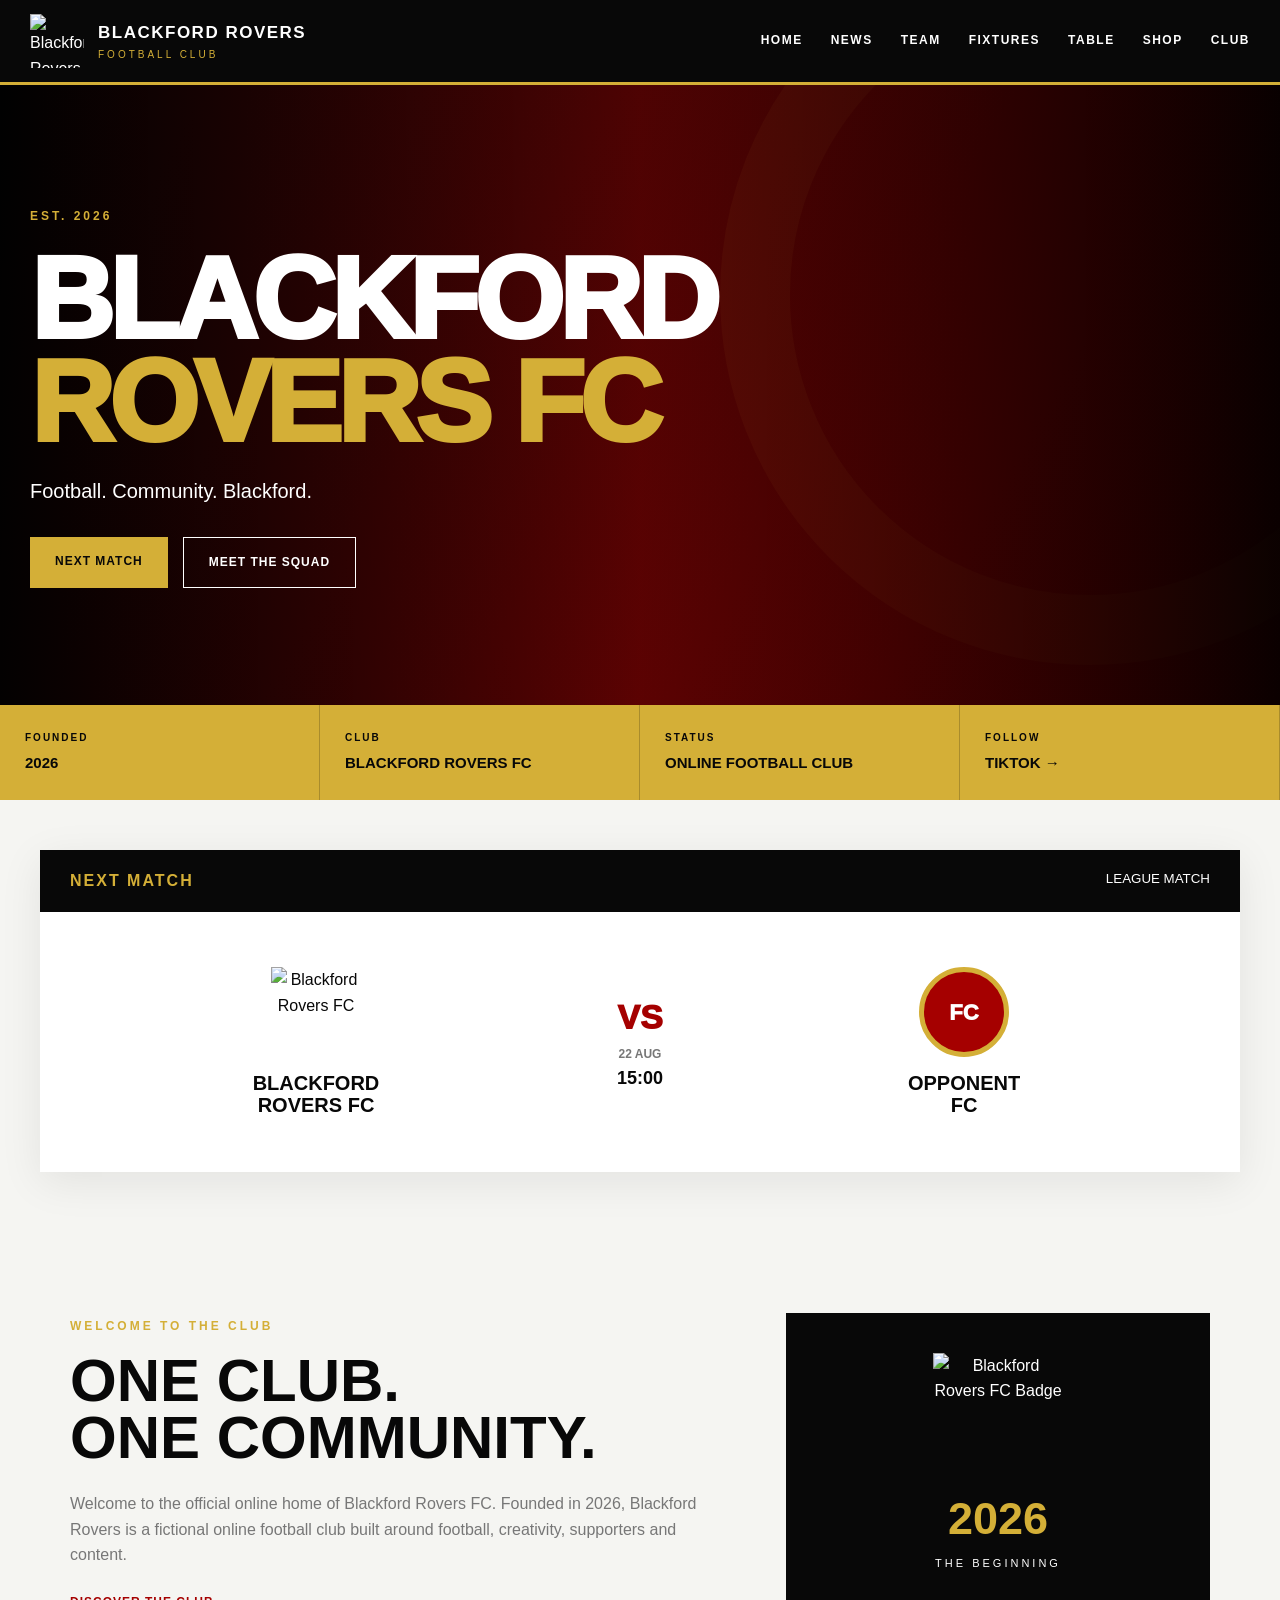
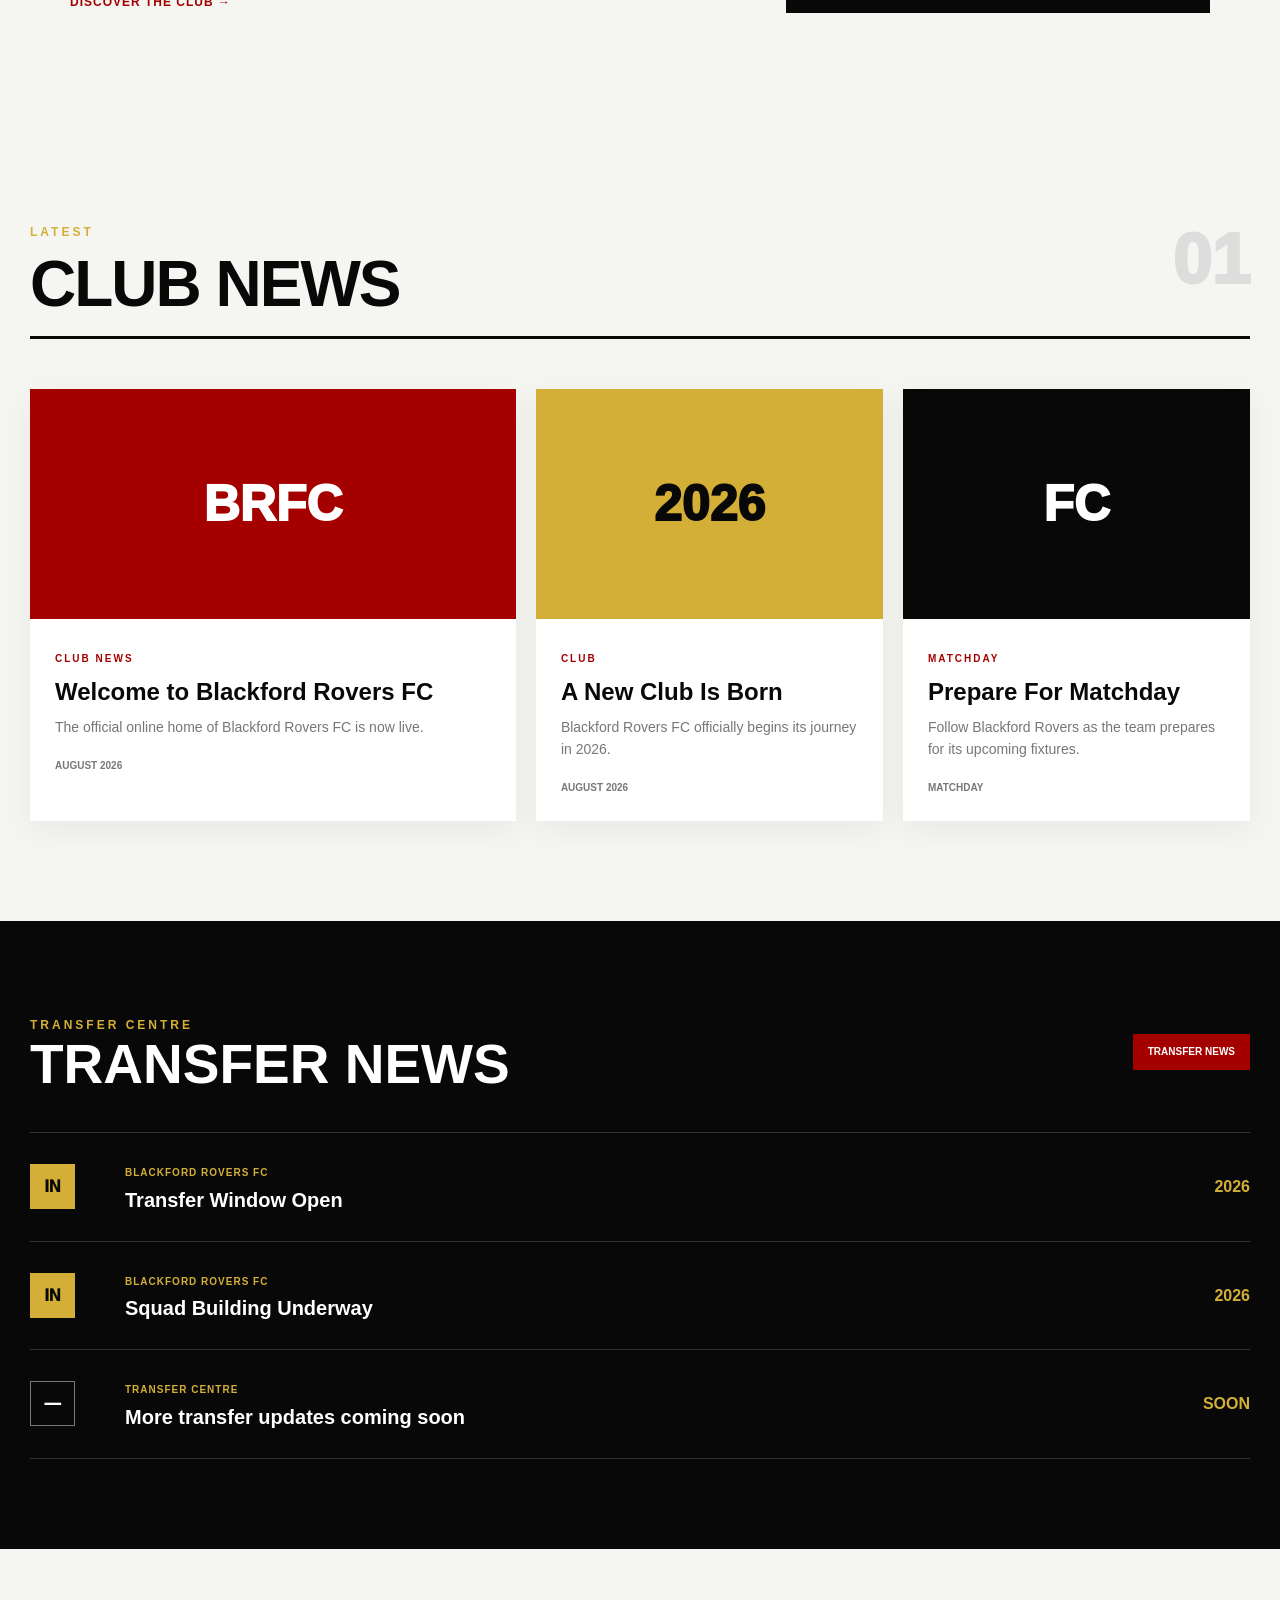
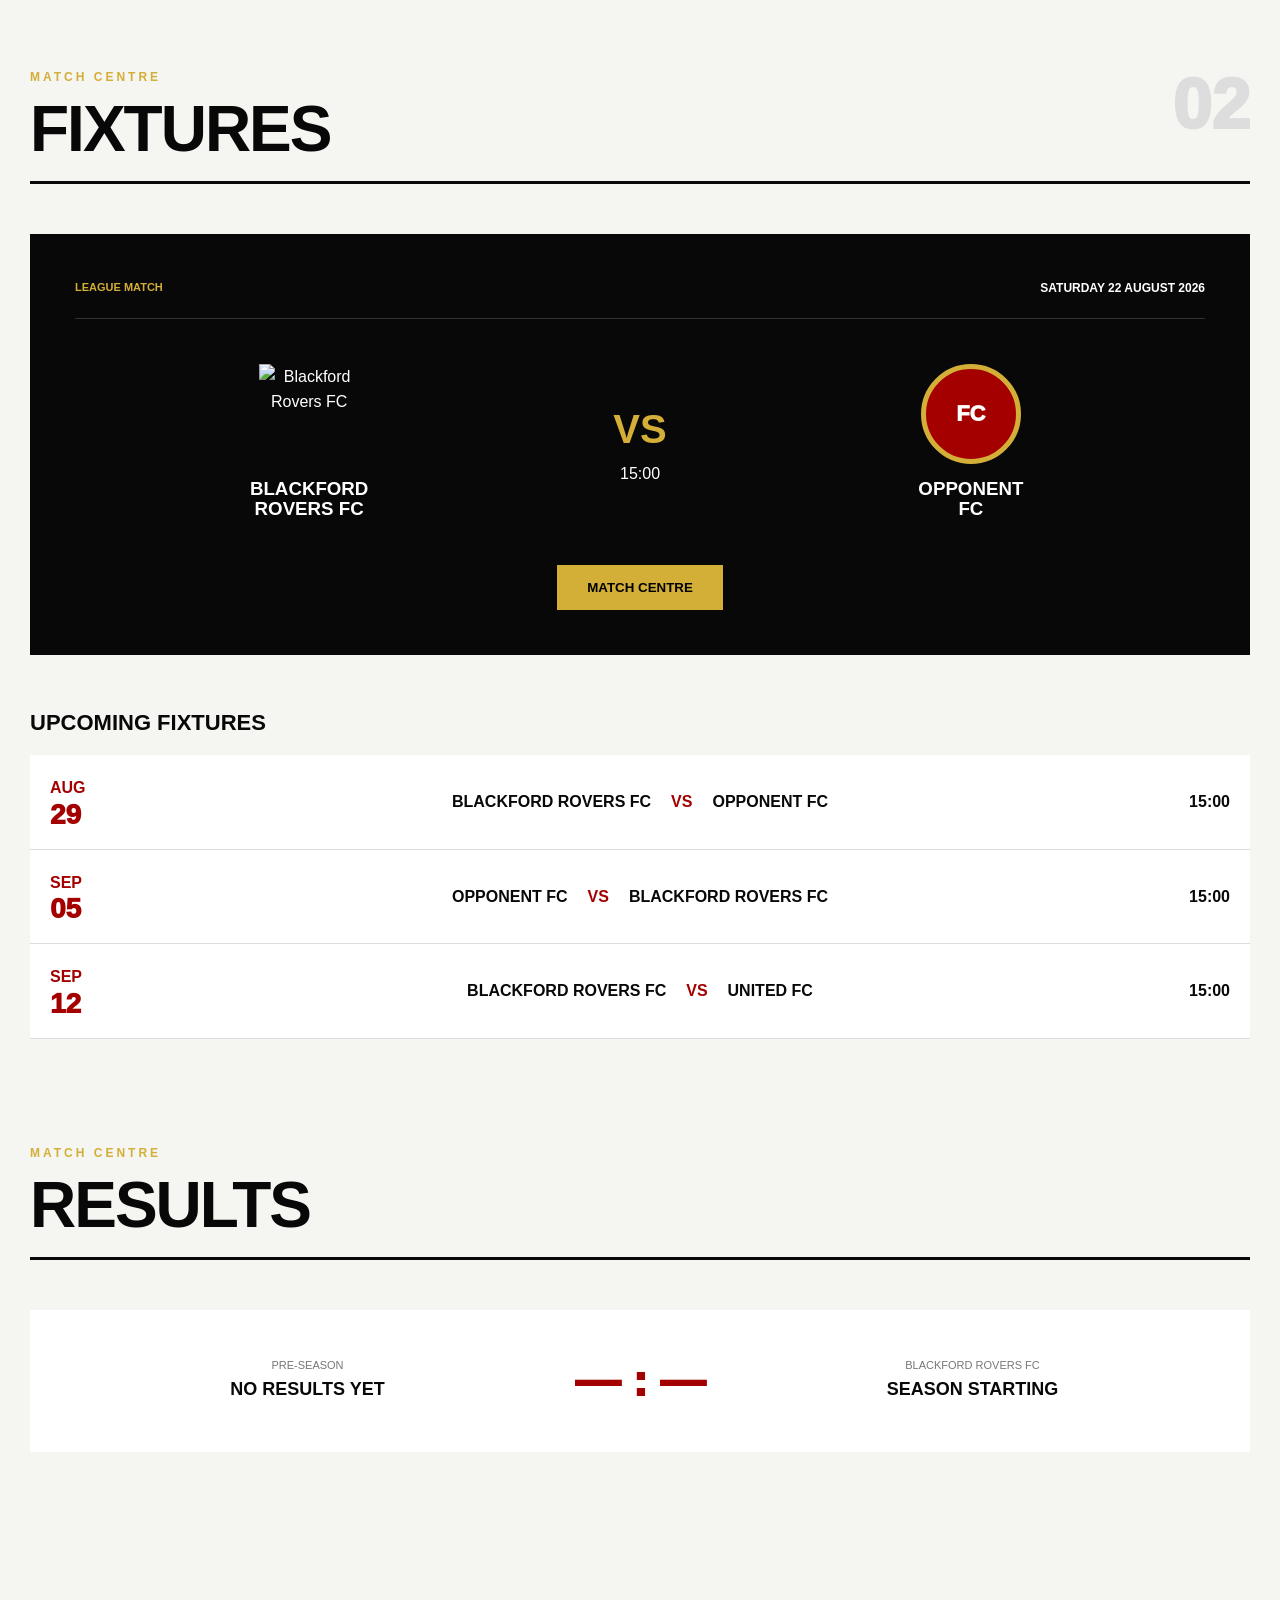
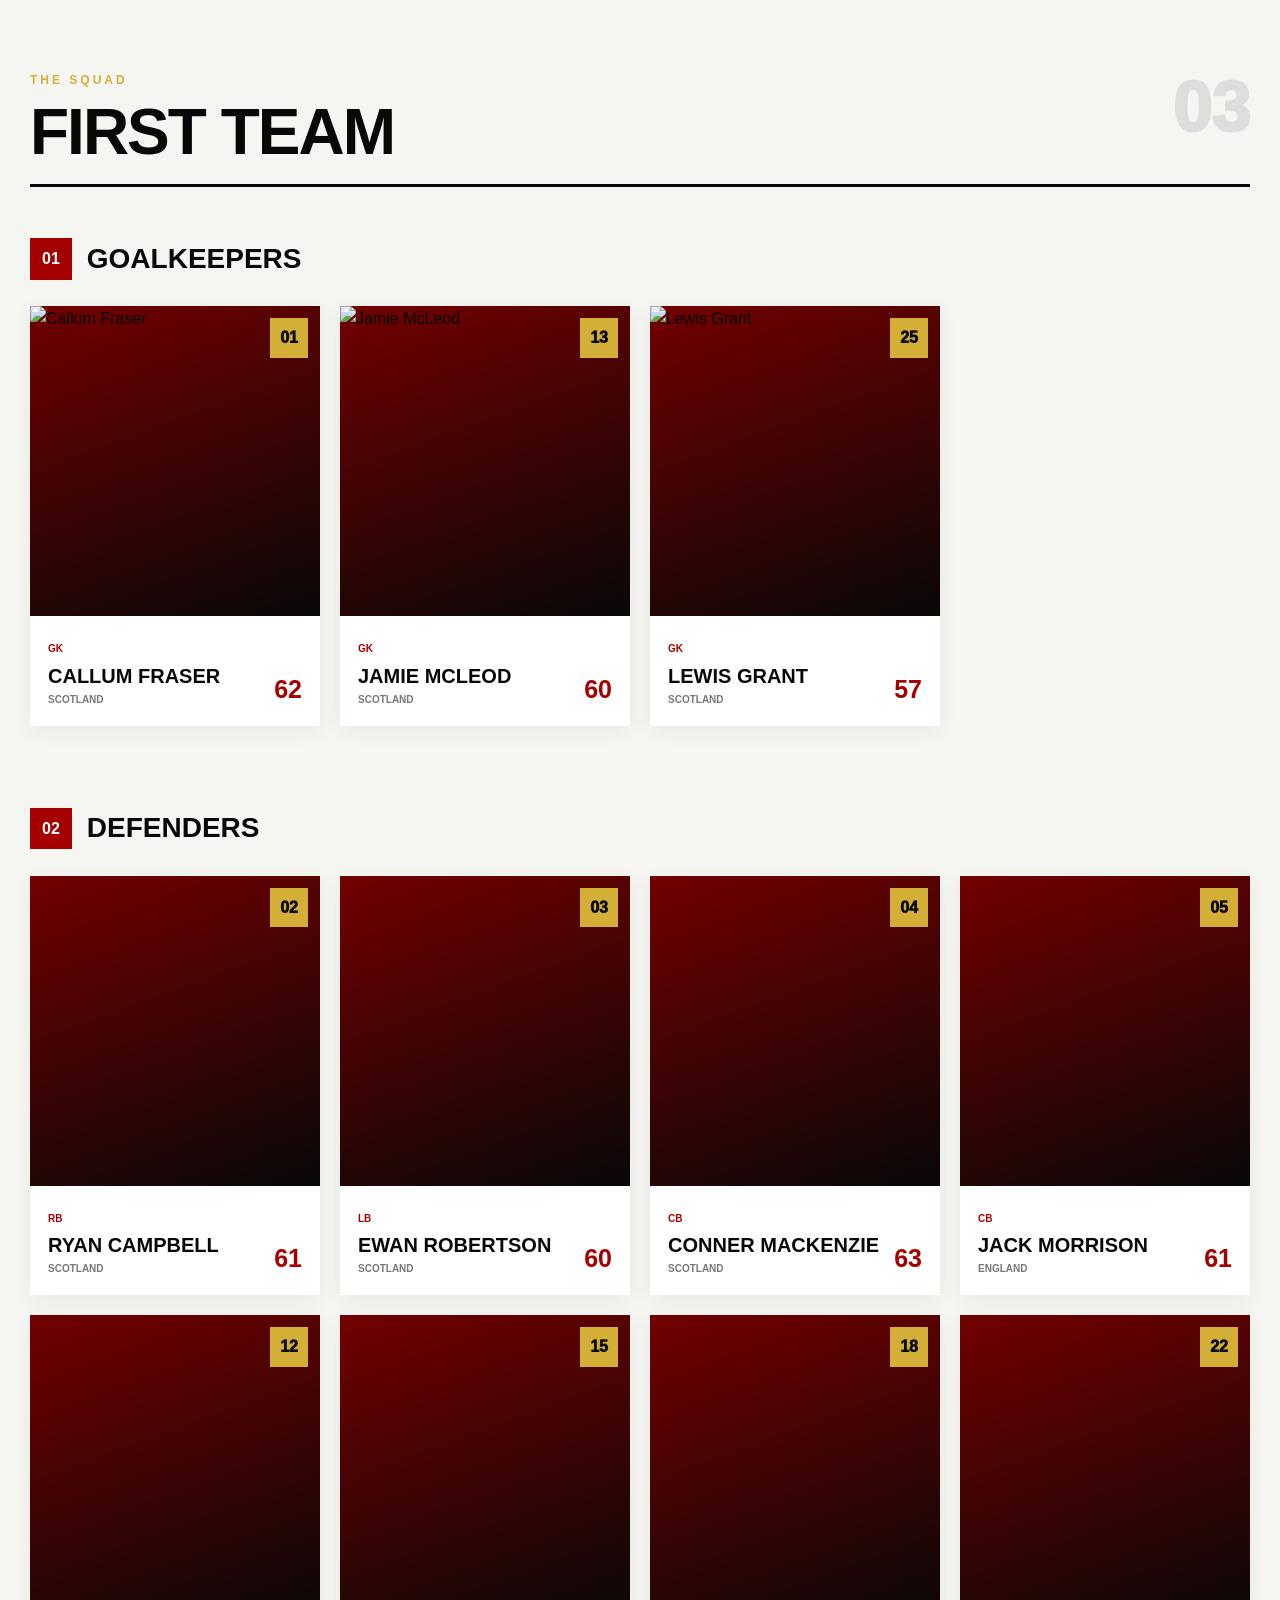
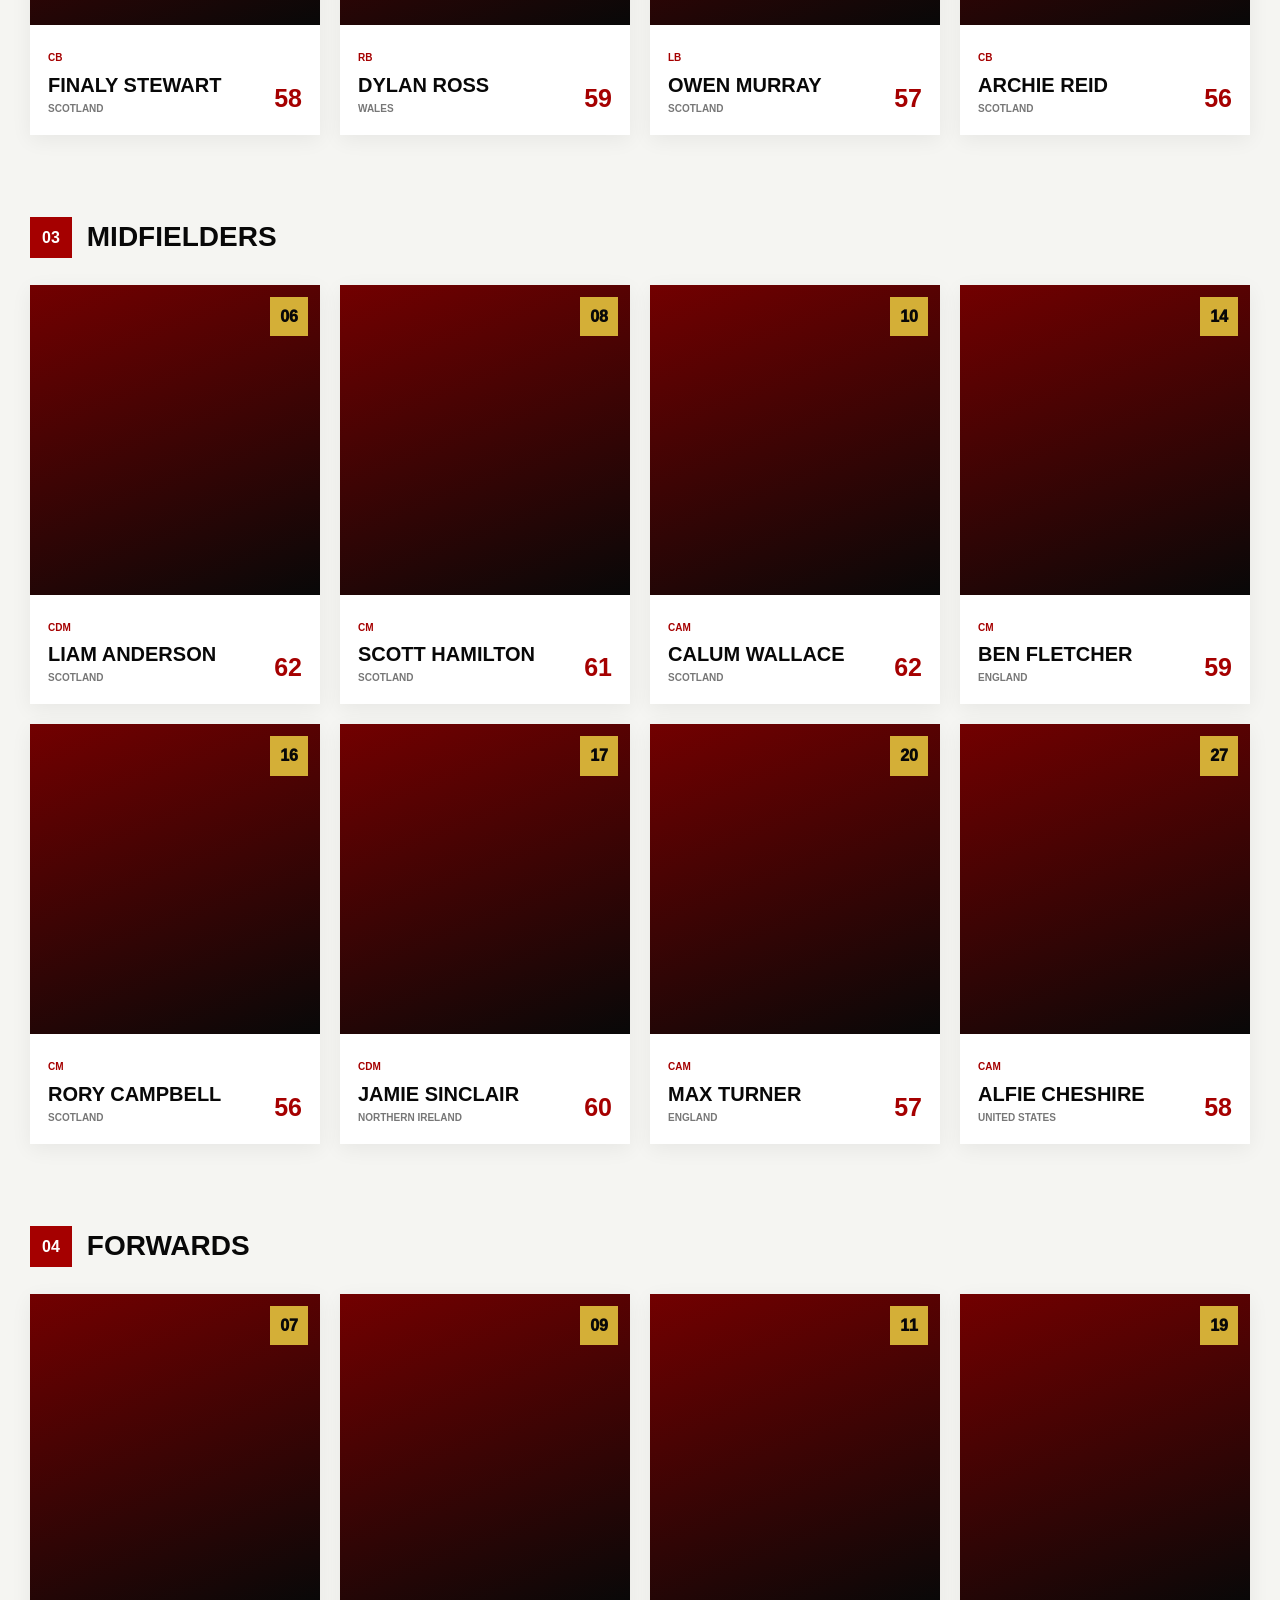
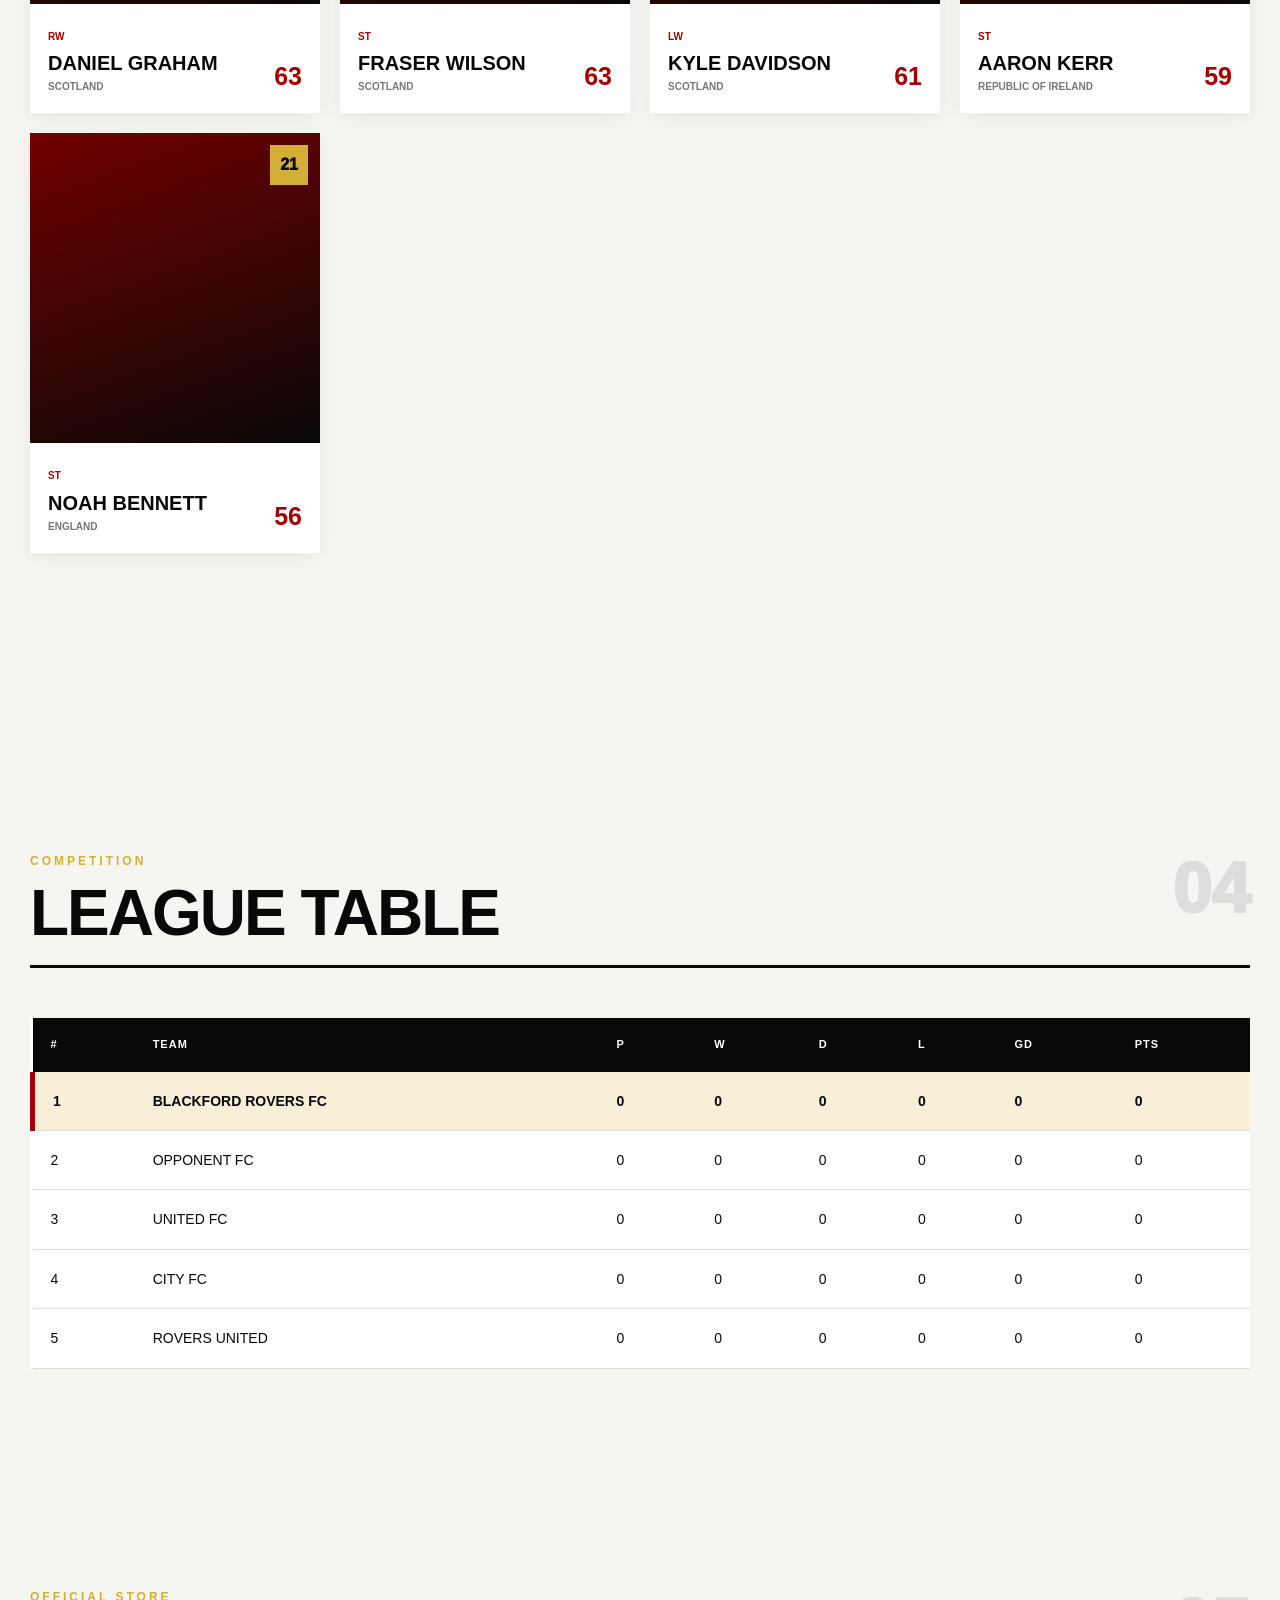
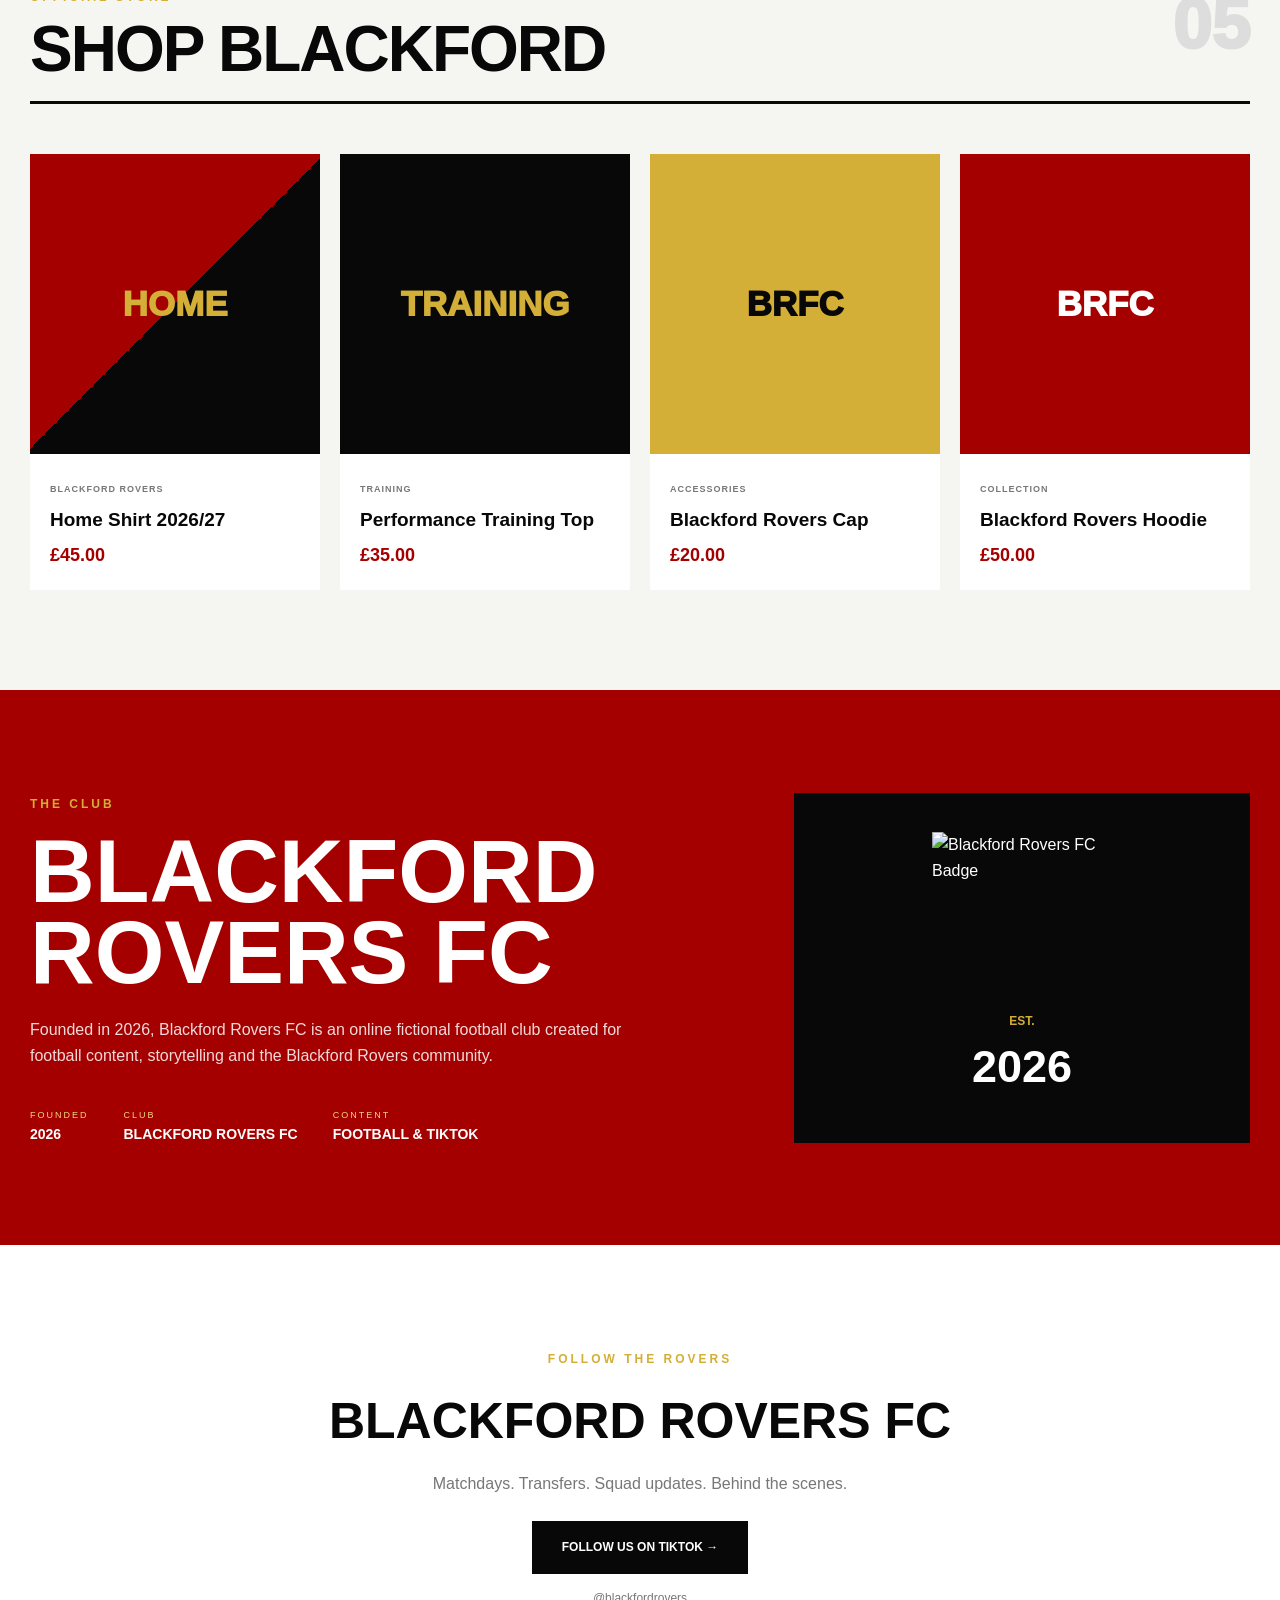
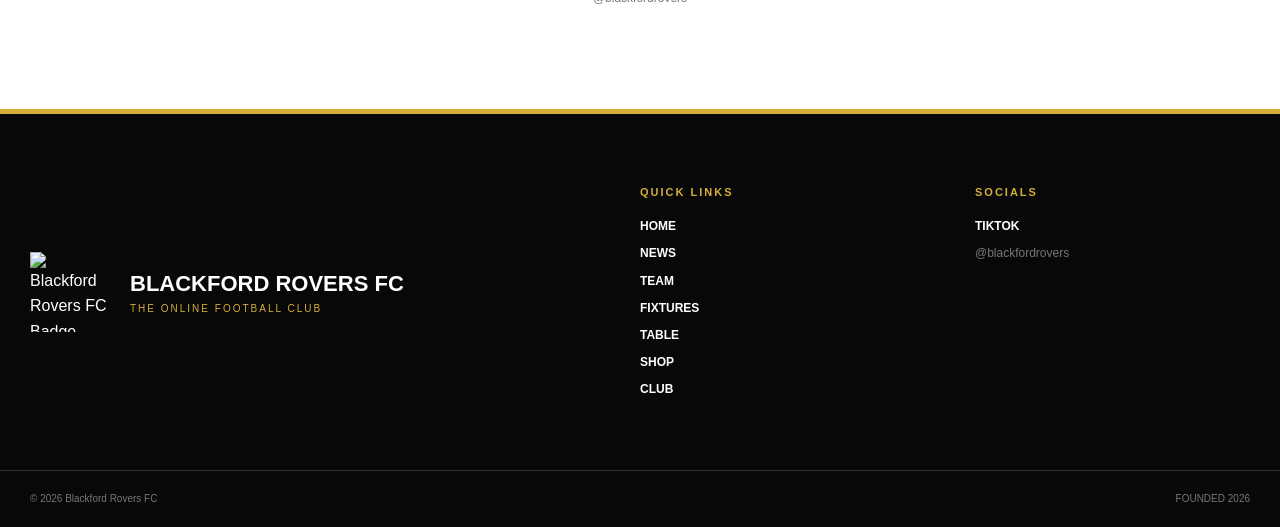
==== commit 12b8bf60: "Update print statement from 'Hello' to 'Goodbye'" ====
--- a/index.html
+++ b/index.html
@@ -1,6 +1,8 @@
 <!DOCTYPE html>
 <html lang="en">
 
+<!-- Blackford Rovers FC Website -->
+    
 <head>
     <meta charset="UTF-8">
     <meta name="viewport" content="width=device-width, initial-scale=1.0">
@@ -1595,4 +1597,4 @@
 <script src="script.js"></script>
 
 </body>
-</html>+</html>
